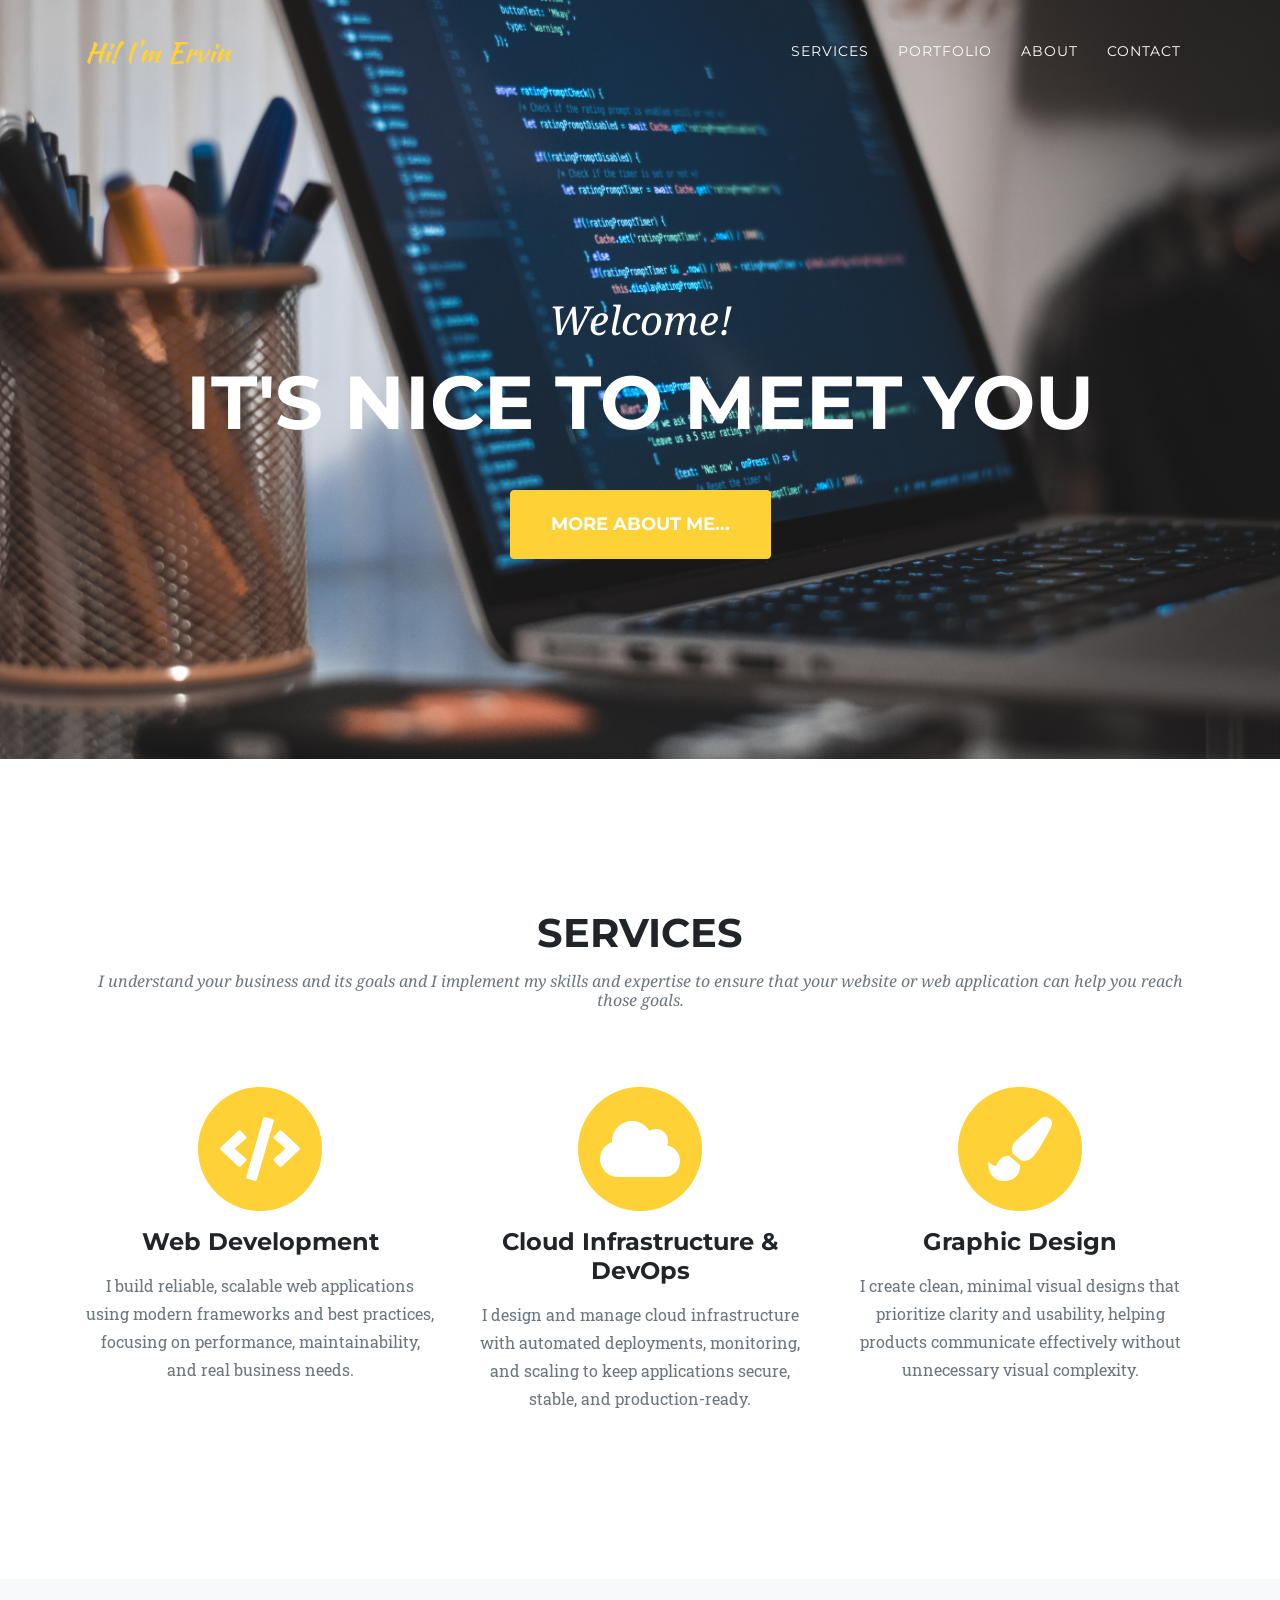
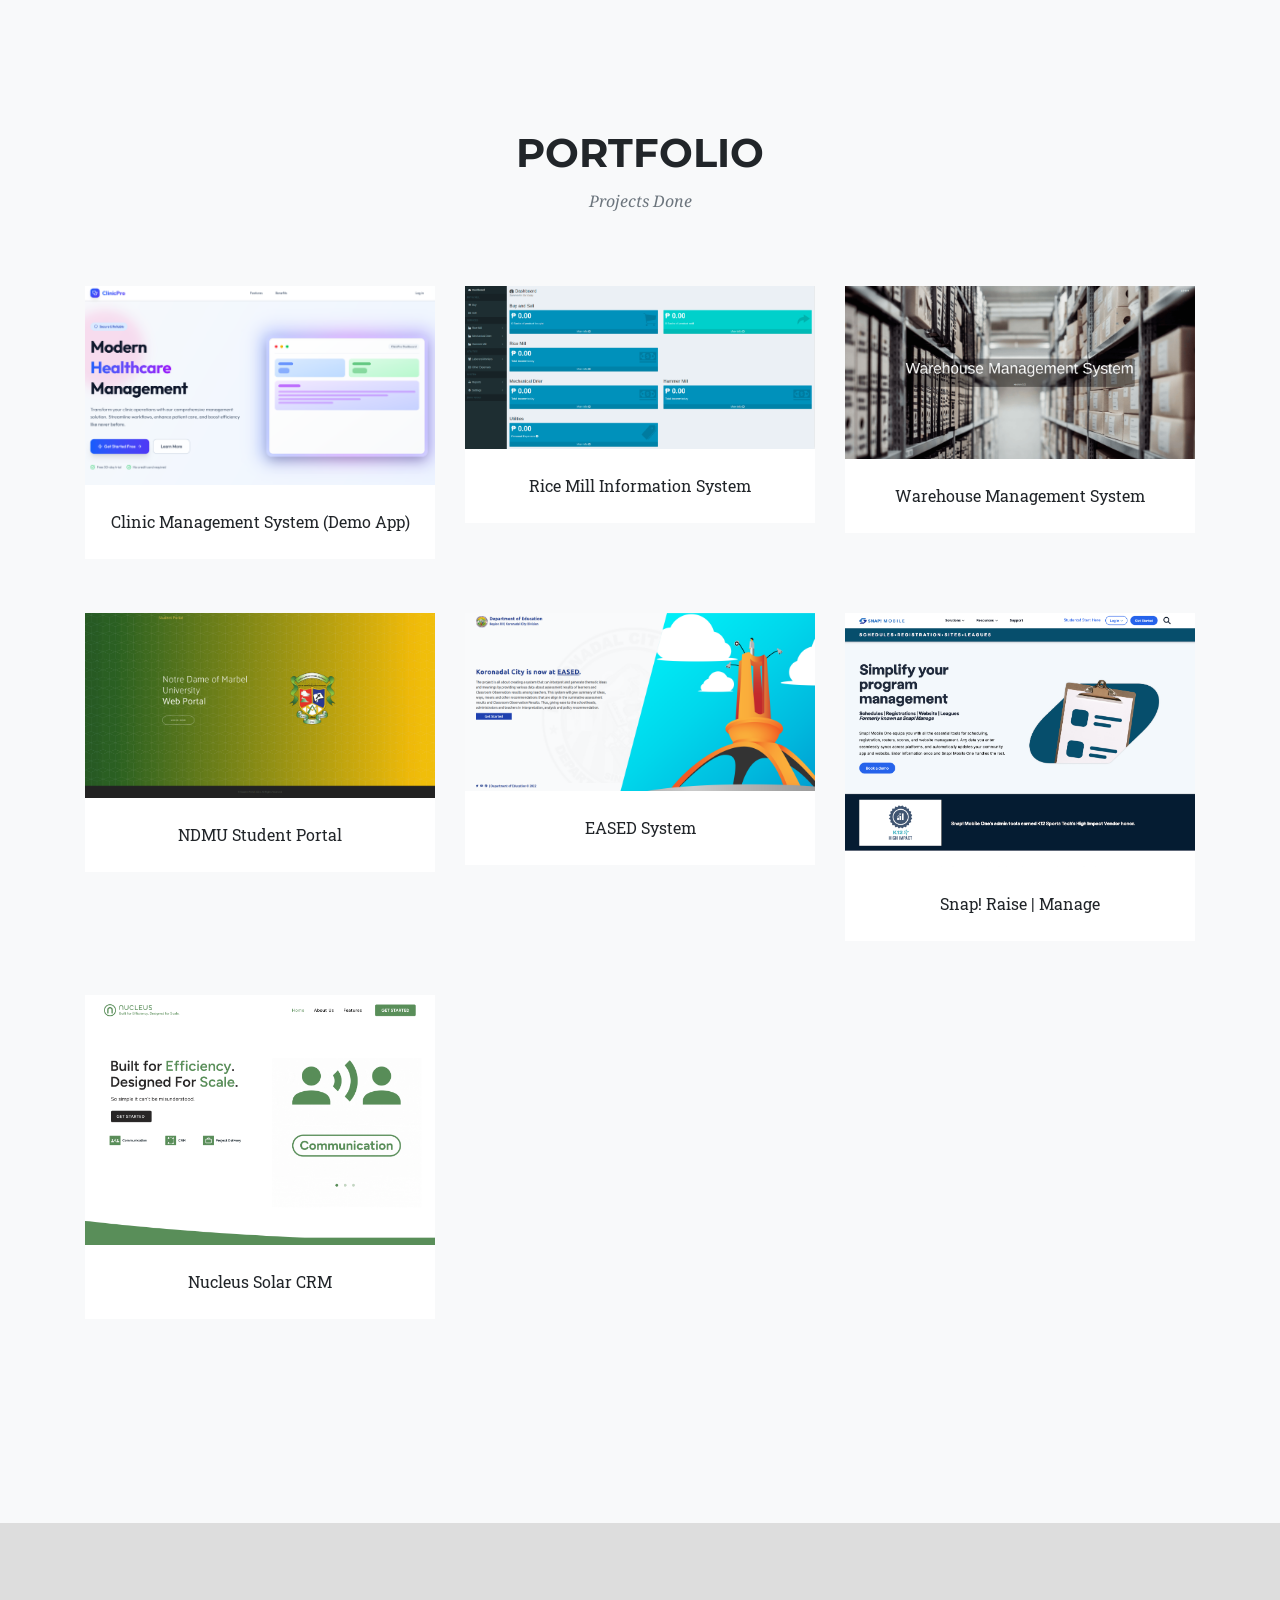
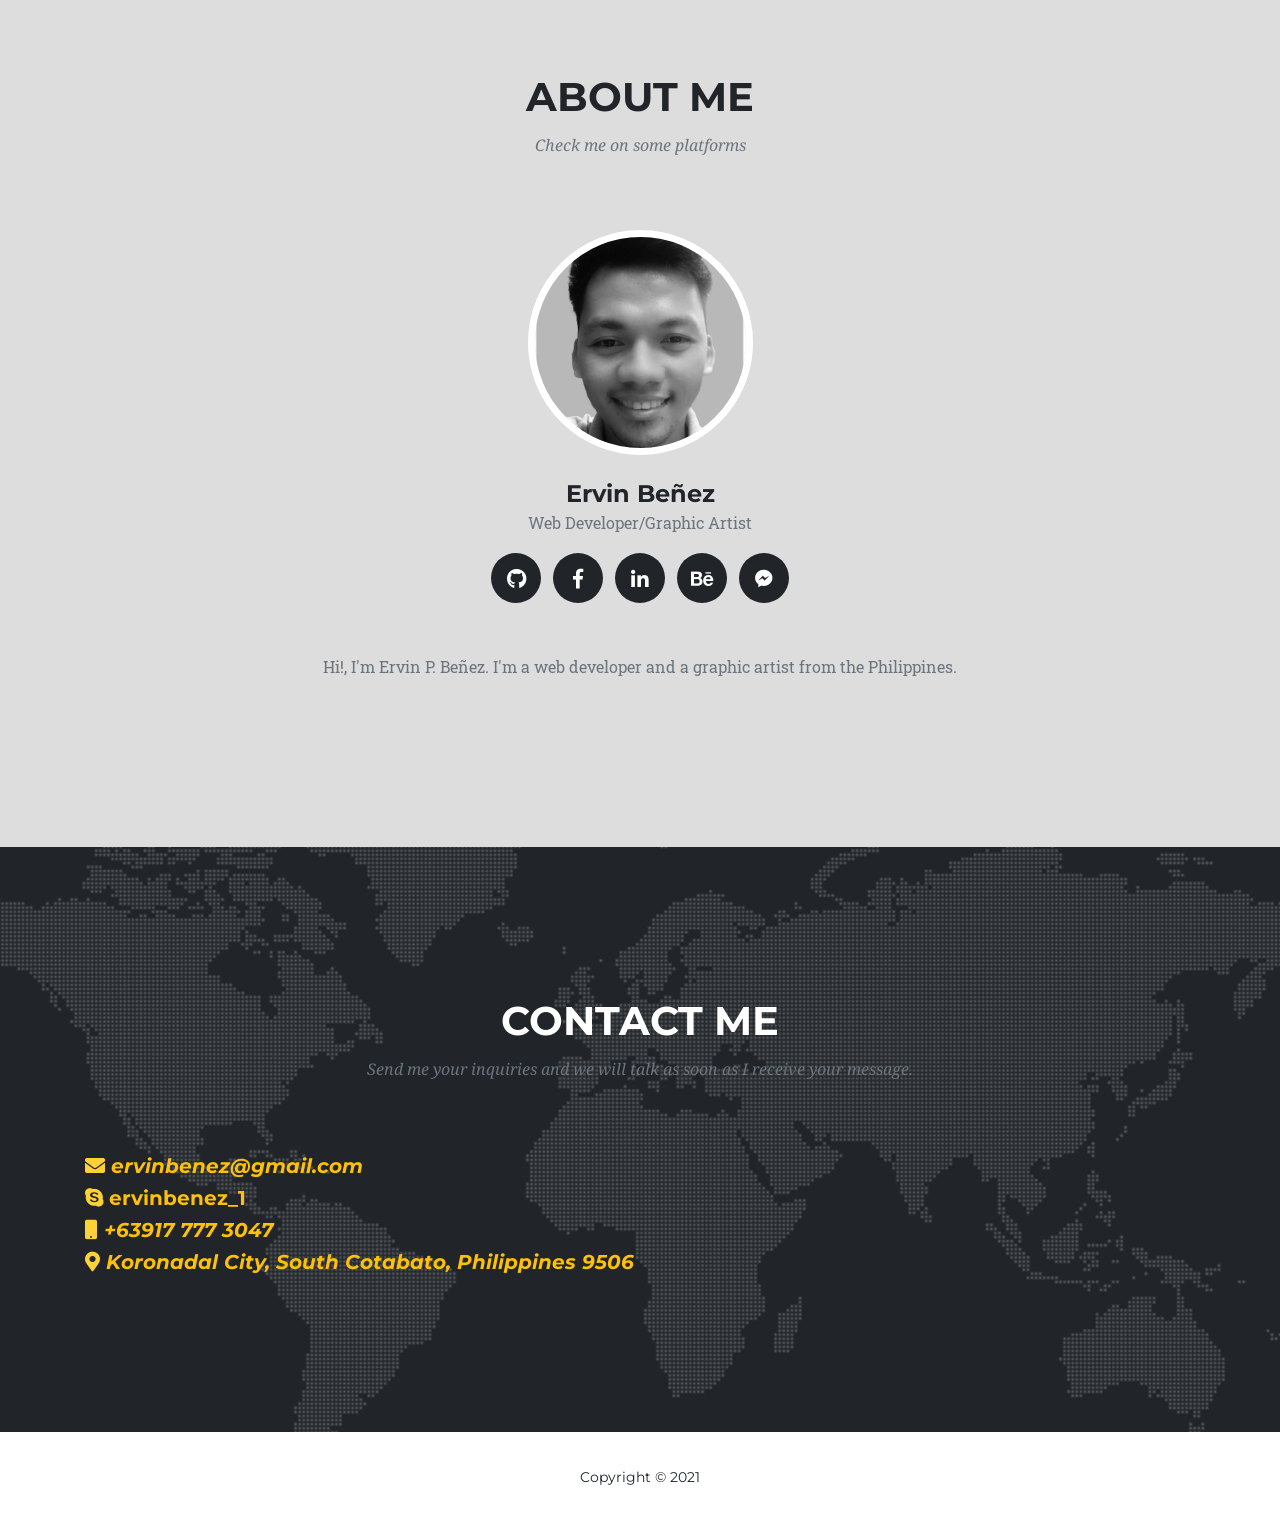
==== index.html @ ef489d2d "add Clinic Management System portfolio item with image and demo credentials" ====
<!DOCTYPE html>
<html lang="en">

<head>
	<!-- Global site tag (gtag.js) - Google Analytics -->
	<script async src="https://www.googletagmanager.com/gtag/js?id=UA-115878304-7"></script>
	<script>
		window.dataLayer = window.dataLayer || [];
		function gtag() { dataLayer.push(arguments); }
		gtag('js', new Date());

		gtag('config', 'UA-115878304-7');
	</script>

	<script async src="//pagead2.googlesyndication.com/pagead/js/adsbygoogle.js"></script>
	<script>
		(adsbygoogle = window.adsbygoogle || []).push({
			google_ad_client: "ca-pub-2089718826743572",
			enable_page_level_ads: true
		});
	</script>

	<meta charset="utf-8">
	<meta name="viewport" content="width=device-width, initial-scale=1, shrink-to-fit=no">
	<meta name="description" content="">
	<meta name="author" content="">

	<title>Ervin Beñez | Online Portfolio</title>

	<!-- Bootstrap core CSS -->
	<link href="vendor/bootstrap/css/bootstrap.min.css" rel="stylesheet">

	<!-- Custom fonts for this template -->
	<link href="vendor/fontawesome-free/css/all.min.css" rel="stylesheet" type="text/css">
	<link href="https://fonts.googleapis.com/css?family=Montserrat:400,700" rel="stylesheet" type="text/css">
	<link href='https://fonts.googleapis.com/css?family=Kaushan+Script' rel='stylesheet' type='text/css'>
	<link href='https://fonts.googleapis.com/css?family=Droid+Serif:400,700,400italic,700italic' rel='stylesheet'
		type='text/css'>
	<link href='https://fonts.googleapis.com/css?family=Roboto+Slab:400,100,300,700' rel='stylesheet' type='text/css'>

	<!-- Custom styles for this template -->
	<link href="css/agency.min.css" rel="stylesheet">

</head>

<body id="page-top">

	<!-- Navigation -->
	<nav class="navbar navbar-expand-lg navbar-dark fixed-top" id="mainNav">
		<div class="container">
			<a class="navbar-brand js-scroll-trigger" href="#page-top">Hi! I'm Ervin</a>
			<button class="navbar-toggler navbar-toggler-right" type="button" data-toggle="collapse"
				data-target="#navbarResponsive" aria-controls="navbarResponsive" aria-expanded="false"
				aria-label="Toggle navigation">
				Menu
				<i class="fas fa-bars"></i>
			</button>
			<div class="collapse navbar-collapse" id="navbarResponsive">
				<ul class="navbar-nav text-uppercase ml-auto">
					<li class="nav-item">
						<a class="nav-link js-scroll-trigger" href="#services">Services</a>
					</li>
					<li class="nav-item">
						<a class="nav-link js-scroll-trigger" href="#portfolio">Portfolio</a>
					</li>
					<li class="nav-item">
						<a class="nav-link js-scroll-trigger" href="#team">About</a>
					</li>
					<li class="nav-item">
						<a class="nav-link js-scroll-trigger" href="#contact">Contact</a>
					</li>
				</ul>
			</div>
		</div>
	</nav>

	<!-- Header -->
	<header class="masthead">
		<div class="container">
			<div class="intro-text">
				<div class="intro-lead-in">Welcome!</div>
				<div class="intro-heading text-uppercase">It's Nice To Meet You</div>
				<a class="btn btn-primary btn-xl text-uppercase js-scroll-trigger" href="#services">More About Me...</a>
			</div>
		</div>
	</header>

	<!-- Services -->
	<section id="services">
		<div class="container">
			<div class="row">
				<div class="col-lg-12 text-center">
					<h2 class="section-heading text-uppercase">Services</h2>
					<h3 class="section-subheading text-muted">I understand your business and its goals and I implement
						my skills and expertise to ensure that your website or web application can help you reach those
						goals.</h3>
				</div>
			</div>
			<div class="row text-center">
				<div class="col-md-4">
					<span class="fa-stack fa-4x">
						<i class="fas fa-circle fa-stack-2x text-primary"></i>
						<i class="fas fa-code fa-stack-1x fa-inverse"></i>
					</span>
					<h4 class="service-heading">Web Development</h4>
					<p class="text-muted">I build reliable, scalable web applications using modern frameworks and best
						practices, focusing on performance, maintainability, and real business needs.</p>
				</div>
				<div class="col-md-4">
					<span class="fa-stack fa-4x">
						<i class="fas fa-circle fa-stack-2x text-primary"></i>
						<i class="fas fa-cloud fa-stack-1x fa-inverse"></i>
					</span>
					<h4 class="service-heading">Cloud Infrastructure & DevOps</h4>
					<p class="text-muted">I design and manage cloud infrastructure with automated deployments,
						monitoring, and scaling to keep applications secure, stable, and production-ready.</p>
				</div>
				<div class="col-md-4">
					<span class="fa-stack fa-4x">
						<i class="fas fa-circle fa-stack-2x text-primary"></i>
						<i class="fas fa-paint-brush fa-stack-1x fa-inverse"></i>
					</span>
					<h4 class="service-heading">Graphic Design</h4>
					<p class="text-muted">I create clean, minimal visual designs that prioritize clarity and usability,
						helping products communicate effectively without unnecessary visual complexity.</p>
				</div>
			</div>
		</div>
	</section>

	<section class="page-section bg-light" id="portfolio">
		<div class="container">
			<div class="text-center">
				<h2 class="section-heading text-uppercase">Portfolio</h2>
				<h3 class="section-subheading text-muted">Projects Done</h3>
			</div>
			<div class="row">
				<div class="col-lg-4 col-sm-6 mb-4">
					<div class="portfolio-item">
						<a class="portfolio-link" data-toggle="modal" data-target="#portfolioModal"
							data-img-src="img/portfolio/clinic_pro.png" data-title="Clinic Management System (Demo App)"
							data-demo-link="https://cms-react-main.laravel.cloud/" data-username="admin@email.com"
							data-password="password">
							<img class="img-fluid" src="img/portfolio/clinic_pro.png" alt="RMIS" />
						</a>
						<div class="portfolio-caption">
							<div class="portfolio-caption-heading">Clinic Management System (Demo App)</div>
							<!-- <div class="portfolio-caption-subheading text-muted">Click for demo</div> -->
						</div>
					</div>
				</div>
				<div class="col-lg-4 col-sm-6 mb-4">
					<div class="portfolio-item">
						<a class="portfolio-link" data-toggle="modal" data-target="#portfolioModal"
							data-img-src="img/portfolio/rmis.jpg" data-title="Rice Mill Information System">
							<img class="img-fluid" src="img/portfolio/rmis.jpg" alt="RMIS" />
						</a>
						<div class="portfolio-caption">
							<div class="portfolio-caption-heading">Rice Mill Information System</div>
							<!-- <div class="portfolio-caption-subheading text-muted">Click for demo</div> -->
						</div>
					</div>
				</div>
				<div class="col-lg-4 col-sm-6 mb-4">
					<div class="portfolio-item">
						<a class="portfolio-link" data-toggle="modal" data-target="#portfolioModal"
							data-img-src="img/portfolio/wms.png" data-title="Warehouse Management System">
							<img class="img-fluid" src="img/portfolio/wms.png" alt="WMS" />
						</a>
						<div class="portfolio-caption">
							<div class="portfolio-caption-heading">Warehouse Management System</div>
							<!-- <div class="portfolio-caption-subheading text-muted">Click for demo</div> -->
						</div>
					</div>
				</div>
				<div class="col-lg-4 col-sm-6 mb-4">
					<div class="portfolio-item">
						<a class="portfolio-link" data-toggle="modal" data-target="#portfolioModal"
							data-img-src="img/portfolio/sp.png" data-title="NDMU Student Portal">
							<img class="img-fluid" src="img/portfolio/sp.png" alt="SP" />
						</a>
						<div class="portfolio-caption">
							<div class="portfolio-caption-heading">NDMU Student Portal</div>
							<!-- <div class="portfolio-caption-subheading text-muted">Demo not available</div> -->
						</div>
					</div>
				</div>
				<div class="col-lg-4 col-sm-6 mb-4">
					<div class="portfolio-item">
						<a class="portfolio-link" data-toggle="modal" data-target="#portfolioModal"
							data-img-src="img/portfolio/eased.png" data-title="EASED System">
							<img class="img-fluid" src="img/portfolio/eased.png" alt="SP" />
						</a>
						<div class="portfolio-caption">
							<div class="portfolio-caption-heading">EASED System</div>
							<!-- <div class="portfolio-caption-subheading text-muted">Click image to view project</div> -->
						</div>
					</div>
				</div>
				<div class="col-lg-4 col-sm-6 mb-4">
					<div class="portfolio-item">
						<a class="portfolio-link" data-toggle="modal" data-target="#portfolioModal"
							data-img-src="img/portfolio/snap-raise-manage.png" data-title="Snap! Raise | Manage">
							<img class="img-fluid" src="img/portfolio/snap-raise-manage.png" alt="SP" />
						</a>
						<div class="portfolio-caption">
							<div class="portfolio-caption-heading">Snap! Raise | Manage</div>
							<!-- <div class="portfolio-caption-subheading text-muted">Click image to view project</div> -->
						</div>
					</div>
				</div>
				<div class="col-lg-4 col-sm-6 mb-4">
					<div class="portfolio-item">
						<a class="portfolio-link" data-toggle="modal" data-target="#portfolioModal"
							data-img-src="img/portfolio/nucleus-solar-home.png" data-title="Nucleus Solar CRM">
							<img class="img-fluid" src="img/portfolio/nucleus-solar-home.png" alt="SP" />
						</a>
						<div class="portfolio-caption">
							<div class="portfolio-caption-heading">Nucleus Solar CRM</div>
							<!-- <div class="portfolio-caption-subheading text-muted">Click image to view project</div> -->
						</div>
					</div>
				</div>
			</div>
		</div>
	</section>

	<!-- Portfolio Modal -->
	<div class="modal fade" id="portfolioModal" tabindex="-1" role="dialog" aria-hidden="true">
		<div class="modal-dialog modal-lg" role="document">
			<div class="modal-content">
				<div class="modal-header">
					<h5 class="modal-title" id="portfolioModalTitle"></h5>
					<button type="button" class="close" data-dismiss="modal" aria-label="Close">
						<span aria-hidden="true">&times;</span>
					</button>
				</div>
				<div class="modal-body text-center">
					<img class="img-fluid" id="portfolioModalImage" src="" alt="" />
					<p class="mt-3" id="portfolioModalLink"></p>
				</div>
			</div>
		</div>
	</div>

	<!-- Team -->
	<section class="" style="background-color: #ddd;" id="team">
		<div class="container">
			<div class="row">
				<div class="col-lg-12 text-center">
					<h2 class="section-heading text-uppercase">About Me</h2>
					<h3 class="section-subheading text-muted">Check me on some platforms</h3>
				</div>
			</div>
			<div class="row">
				<div class="col-sm-12">
					<div class="team-member">
						<img class="mx-auto img-fluid rounded-circle" src="img/ervin.jpg" alt=""
							style="max-width: 100%;">
						<h4>Ervin Beñez</h4>
						<p class="text-muted">Web Developer/Graphic Artist</p>
						<ul class="list-inline social-buttons">
							<li class="list-inline-item">
								<a href="https://github.com/thegreyhatt" target="_blank">
									<i class="fab fa-github"></i>
								</a>
							</li>
							<li class="list-inline-item">
								<a href="https://www.facebook.com/ervin.benez" target="_blank">
									<i class="fab fa-facebook-f"></i>
								</a>
							</li>
							<li class="list-inline-item">
								<a href="https://www.linkedin.com/in/ervin-be%C3%B1ez-b2394410a" target="_blank">
									<i class="fab fa-linkedin-in"></i>
								</a>
							</li>
							<li class="list-inline-item">
								<a href="https://www.behance.net/ervin_benez" target="_blank">
									<i class="fab fa-behance"></i>
								</a>
							</li>
							<li class="list-inline-item">
								<a href="https://m.me/ervinbenez" target="_blank">
									<i class="fab fa-facebook-messenger"></i>
								</a>
							</li>
						</ul>
					</div>
				</div>
			</div>
			<div class="row">
				<div class="col-lg-8 mx-auto text-center">
					<p class="large text-muted">Hi!, I'm Ervin P. Beñez. I'm a web developer and a graphic artist from
						the Philippines.</p>
				</div>
			</div>
		</div>
	</section>

	<!-- Contact -->
	<section id="contact">
		<div class="container">
			<div class="row">
				<div class="col-lg-12 text-center">
					<h2 class="section-heading text-uppercase">Contact Me</h2>
					<h3 class="section-subheading text-muted">Send me your inquiries and we will talk as soon as I
						receive your message.</h3>
				</div>
			</div>
			<div class="row">
				<div class="col-md-8">
					<h5 class="text-primary"> <i class="fa fa-envelope"></i> <i
							class="text-warning">ervinbenez@gmail.com</i> </h5>
					<h5 class="text-primary"> <i class="fab fa-skype"></i> <span
							class="text-warning">ervinbenez_1</span> </h5>
					<h5 class="text-primary"> <i class="fa fa-mobile"></i> <i class="text-warning">+63917 777 3047</i>
					</h5>
					<h5 class="text-primary"> <i class="fa fa-map-marker-alt"></i> <i class="text-warning"> Koronadal
							City, South Cotabato, Philippines 9506 </i> </h5>
				</div>
			</div>
		</div>
	</section>

	<!-- Footer -->
	<footer>
		<div class="container">
			<div class="row">
				<div class="col-md-4">
				</div>
				<div class="col-md-4">
					<span class="copyright">Copyright &copy; 2021 </span>
				</div>
				<div class="col-md-4">
				</div>
			</div>
		</div>
	</footer>

	<!-- Bootstrap core JavaScript -->
	<script src="vendor/jquery/jquery.min.js"></script>
	<script src="vendor/bootstrap/js/bootstrap.bundle.min.js"></script>

	<!-- Plugin JavaScript -->
	<script src="vendor/jquery-easing/jquery.easing.min.js"></script>

	<!-- Contact form JavaScript -->
	<script src="js/jqBootstrapValidation.js"></script>
	<script src="js/contact_me.js"></script>

	<!-- Custom scripts for this template -->
	<script src="js/agency.min.js"></script>

	<!-- Portfolio Modal Script -->
	<script>
		$(document).ready(function () {
			$('.portfolio-link').on('click', function () {
				var imgSrc = $(this).data('img-src');
				var title = $(this).data('title');
				var demoLink = $(this).data('demo-link');
				var username = $(this).data('username');
				var password = $(this).data('password');

				$('#portfolioModalTitle').text(title);
				$('#portfolioModalImage').attr('src', imgSrc).attr('alt', title);

				if (demoLink) {
					$('#portfolioModalLink').html('<a href="' + demoLink + '" target="_blank">View Live Demo</a> <p>Credentials <br/> username: ' + username + ' <br/> password: ' + password + '</p>');
				} else {
					$('#portfolioModalLink').html('');
				}
			});
		});
	</script>

</body>

</html>
---- vendor/fontawesome-free/css/all.min.css ----
/*!
 * Font Awesome Free 5.3.1 by @fontawesome - https://fontawesome.com
 * License - https://fontawesome.com/license/free (Icons: CC BY 4.0, Fonts: SIL OFL 1.1, Code: MIT License)
 */
.fa,.fab,.fal,.far,.fas{-moz-osx-font-smoothing:grayscale;-webkit-font-smoothing:antialiased;display:inline-block;font-style:normal;font-variant:normal;text-rendering:auto;line-height:1}.fa-lg{font-size:1.33333em;line-height:.75em;vertical-align:-.0667em}.fa-xs{font-size:.75em}.fa-sm{font-size:.875em}.fa-1x{font-size:1em}.fa-2x{font-size:2em}.fa-3x{font-size:3em}.fa-4x{font-size:4em}.fa-5x{font-size:5em}.fa-6x{font-size:6em}.fa-7x{font-size:7em}.fa-8x{font-size:8em}.fa-9x{font-size:9em}.fa-10x{font-size:10em}.fa-fw{text-align:center;width:1.25em}.fa-ul{list-style-type:none;margin-left:2.5em;padding-left:0}.fa-ul>li{position:relative}.fa-li{left:-2em;position:absolute;text-align:center;width:2em;line-height:inherit}.fa-border{border:.08em solid #eee;border-radius:.1em;padding:.2em .25em .15em}.fa-pull-left{float:left}.fa-pull-right{float:right}.fa.fa-pull-left,.fab.fa-pull-left,.fal.fa-pull-left,.far.fa-pull-left,.fas.fa-pull-left{margin-right:.3em}.fa.fa-pull-right,.fab.fa-pull-right,.fal.fa-pull-right,.far.fa-pull-right,.fas.fa-pull-right{margin-left:.3em}.fa-spin{animation:fa-spin 2s infinite linear}.fa-pulse{animation:fa-spin 1s infinite steps(8)}@keyframes fa-spin{0%{transform:rotate(0deg)}to{transform:rotate(1turn)}}.fa-rotate-90{-ms-filter:"progid:DXImageTransform.Microsoft.BasicImage(rotation=1)";transform:rotate(90deg)}.fa-rotate-180{-ms-filter:"progid:DXImageTransform.Microsoft.BasicImage(rotation=2)";transform:rotate(180deg)}.fa-rotate-270{-ms-filter:"progid:DXImageTransform.Microsoft.BasicImage(rotation=3)";transform:rotate(270deg)}.fa-flip-horizontal{-ms-filter:"progid:DXImageTransform.Microsoft.BasicImage(rotation=0, mirror=1)";transform:scaleX(-1)}.fa-flip-vertical{transform:scaleY(-1)}.fa-flip-horizontal.fa-flip-vertical,.fa-flip-vertical{-ms-filter:"progid:DXImageTransform.Microsoft.BasicImage(rotation=2, mirror=1)"}.fa-flip-horizontal.fa-flip-vertical{transform:scale(-1)}:root .fa-flip-horizontal,:root .fa-flip-vertical,:root .fa-rotate-90,:root .fa-rotate-180,:root .fa-rotate-270{-webkit-filter:none;filter:none}.fa-stack{display:inline-block;height:2em;line-height:2em;position:relative;vertical-align:middle;width:2em}.fa-stack-1x,.fa-stack-2x{left:0;position:absolute;text-align:center;width:100%}.fa-stack-1x{line-height:inherit}.fa-stack-2x{font-size:2em}.fa-inverse{color:#fff}.fa-500px:before{content:"\f26e"}.fa-accessible-icon:before{content:"\f368"}.fa-accusoft:before{content:"\f369"}.fa-ad:before{content:"\f641"}.fa-address-book:before{content:"\f2b9"}.fa-address-card:before{content:"\f2bb"}.fa-adjust:before{content:"\f042"}.fa-adn:before{content:"\f170"}.fa-adversal:before{content:"\f36a"}.fa-affiliatetheme:before{content:"\f36b"}.fa-air-freshener:before{content:"\f5d0"}.fa-algolia:before{content:"\f36c"}.fa-align-center:before{content:"\f037"}.fa-align-justify:before{content:"\f039"}.fa-align-left:before{content:"\f036"}.fa-align-right:before{content:"\f038"}.fa-alipay:before{content:"\f642"}.fa-allergies:before{content:"\f461"}.fa-amazon:before{content:"\f270"}.fa-amazon-pay:before{content:"\f42c"}.fa-ambulance:before{content:"\f0f9"}.fa-american-sign-language-interpreting:before{content:"\f2a3"}.fa-amilia:before{content:"\f36d"}.fa-anchor:before{content:"\f13d"}.fa-android:before{content:"\f17b"}.fa-angellist:before{content:"\f209"}.fa-angle-double-down:before{content:"\f103"}.fa-angle-double-left:before{content:"\f100"}.fa-angle-double-right:before{content:"\f101"}.fa-angle-double-up:before{content:"\f102"}.fa-angle-down:before{content:"\f107"}.fa-angle-left:before{content:"\f104"}.fa-angle-right:before{content:"\f105"}.fa-angle-up:before{content:"\f106"}.fa-angry:before{content:"\f556"}.fa-angrycreative:before{content:"\f36e"}.fa-angular:before{content:"\f420"}.fa-ankh:before{content:"\f644"}.fa-app-store:before{content:"\f36f"}.fa-app-store-ios:before{content:"\f370"}.fa-apper:before{content:"\f371"}.fa-apple:before{content:"\f179"}.fa-apple-alt:before{content:"\f5d1"}.fa-apple-pay:before{content:"\f415"}.fa-archive:before{content:"\f187"}.fa-archway:before{content:"\f557"}.fa-arrow-alt-circle-down:before{content:"\f358"}.fa-arrow-alt-circle-left:before{content:"\f359"}.fa-arrow-alt-circle-right:before{content:"\f35a"}.fa-arrow-alt-circle-up:before{content:"\f35b"}.fa-arrow-circle-down:before{content:"\f0ab"}.fa-arrow-circle-left:before{content:"\f0a8"}.fa-arrow-circle-right:before{content:"\f0a9"}.fa-arrow-circle-up:before{content:"\f0aa"}.fa-arrow-down:before{content:"\f063"}.fa-arrow-left:before{content:"\f060"}.fa-arrow-right:before{content:"\f061"}.fa-arrow-up:before{content:"\f062"}.fa-arrows-alt:before{content:"\f0b2"}.fa-arrows-alt-h:before{content:"\f337"}.fa-arrows-alt-v:before{content:"\f338"}.fa-assistive-listening-systems:before{content:"\f2a2"}.fa-asterisk:before{content:"\f069"}.fa-asymmetrik:before{content:"\f372"}.fa-at:before{content:"\f1fa"}.fa-atlas:before{content:"\f558"}.fa-atom:before{content:"\f5d2"}.fa-audible:before{content:"\f373"}.fa-audio-description:before{content:"\f29e"}.fa-autoprefixer:before{content:"\f41c"}.fa-avianex:before{content:"\f374"}.fa-aviato:before{content:"\f421"}.fa-award:before{content:"\f559"}.fa-aws:before{content:"\f375"}.fa-backspace:before{content:"\f55a"}.fa-backward:before{content:"\f04a"}.fa-balance-scale:before{content:"\f24e"}.fa-ban:before{content:"\f05e"}.fa-band-aid:before{content:"\f462"}.fa-bandcamp:before{content:"\f2d5"}.fa-barcode:before{content:"\f02a"}.fa-bars:before{content:"\f0c9"}.fa-baseball-ball:before{content:"\f433"}.fa-basketball-ball:before{content:"\f434"}.fa-bath:before{content:"\f2cd"}.fa-battery-empty:before{content:"\f244"}.fa-battery-full:before{content:"\f240"}.fa-battery-half:before{content:"\f242"}.fa-battery-quarter:before{content:"\f243"}.fa-battery-three-quarters:before{content:"\f241"}.fa-bed:before{content:"\f236"}.fa-beer:before{content:"\f0fc"}.fa-behance:before{content:"\f1b4"}.fa-behance-square:before{content:"\f1b5"}.fa-bell:before{content:"\f0f3"}.fa-bell-slash:before{content:"\f1f6"}.fa-bezier-curve:before{content:"\f55b"}.fa-bible:before{content:"\f647"}.fa-bicycle:before{content:"\f206"}.fa-bimobject:before{content:"\f378"}.fa-binoculars:before{content:"\f1e5"}.fa-birthday-cake:before{content:"\f1fd"}.fa-bitbucket:before{content:"\f171"}.fa-bitcoin:before{content:"\f379"}.fa-bity:before{content:"\f37a"}.fa-black-tie:before{content:"\f27e"}.fa-blackberry:before{content:"\f37b"}.fa-blender:before{content:"\f517"}.fa-blind:before{content:"\f29d"}.fa-blogger:before{content:"\f37c"}.fa-blogger-b:before{content:"\f37d"}.fa-bluetooth:before{content:"\f293"}.fa-bluetooth-b:before{content:"\f294"}.fa-bold:before{content:"\f032"}.fa-bolt:before{content:"\f0e7"}.fa-bomb:before{content:"\f1e2"}.fa-bone:before{content:"\f5d7"}.fa-bong:before{content:"\f55c"}.fa-book:before{content:"\f02d"}.fa-book-open:before{content:"\f518"}.fa-book-reader:before{content:"\f5da"}.fa-bookmark:before{content:"\f02e"}.fa-bowling-ball:before{content:"\f436"}.fa-box:before{content:"\f466"}.fa-box-open:before{content:"\f49e"}.fa-boxes:before{content:"\f468"}.fa-braille:before{content:"\f2a1"}.fa-brain:before{content:"\f5dc"}.fa-briefcase:before{content:"\f0b1"}.fa-briefcase-medical:before{content:"\f469"}.fa-broadcast-tower:before{content:"\f519"}.fa-broom:before{content:"\f51a"}.fa-brush:before{content:"\f55d"}.fa-btc:before{content:"\f15a"}.fa-bug:before{content:"\f188"}.fa-building:before{content:"\f1ad"}.fa-bullhorn:before{content:"\f0a1"}.fa-bullseye:before{content:"\f140"}.fa-burn:before{content:"\f46a"}.fa-buromobelexperte:before{content:"\f37f"}.fa-bus:before{content:"\f207"}.fa-bus-alt:before{content:"\f55e"}.fa-business-time:before{content:"\f64a"}.fa-buysellads:before{content:"\f20d"}.fa-calculator:before{content:"\f1ec"}.fa-calendar:before{content:"\f133"}.fa-calendar-alt:before{content:"\f073"}.fa-calendar-check:before{content:"\f274"}.fa-calendar-minus:before{content:"\f272"}.fa-calendar-plus:before{content:"\f271"}.fa-calendar-times:before{content:"\f273"}.fa-camera:before{content:"\f030"}.fa-camera-retro:before{content:"\f083"}.fa-cannabis:before{content:"\f55f"}.fa-capsules:before{content:"\f46b"}.fa-car:before{content:"\f1b9"}.fa-car-alt:before{content:"\f5de"}.fa-car-battery:before{content:"\f5df"}.fa-car-crash:before{content:"\f5e1"}.fa-car-side:before{content:"\f5e4"}.fa-caret-down:before{content:"\f0d7"}.fa-caret-left:before{content:"\f0d9"}.fa-caret-right:before{content:"\f0da"}.fa-caret-square-down:before{content:"\f150"}.fa-caret-square-left:before{content:"\f191"}.fa-caret-square-right:before{content:"\f152"}.fa-caret-square-up:before{content:"\f151"}.fa-caret-up:before{content:"\f0d8"}.fa-cart-arrow-down:before{content:"\f218"}.fa-cart-plus:before{content:"\f217"}.fa-cc-amazon-pay:before{content:"\f42d"}.fa-cc-amex:before{content:"\f1f3"}.fa-cc-apple-pay:before{content:"\f416"}.fa-cc-diners-club:before{content:"\f24c"}.fa-cc-discover:before{content:"\f1f2"}.fa-cc-jcb:before{content:"\f24b"}.fa-cc-mastercard:before{content:"\f1f1"}.fa-cc-paypal:before{content:"\f1f4"}.fa-cc-stripe:before{content:"\f1f5"}.fa-cc-visa:before{content:"\f1f0"}.fa-centercode:before{content:"\f380"}.fa-certificate:before{content:"\f0a3"}.fa-chalkboard:before{content:"\f51b"}.fa-chalkboard-teacher:before{content:"\f51c"}.fa-charging-station:before{content:"\f5e7"}.fa-chart-area:before{content:"\f1fe"}.fa-chart-bar:before{content:"\f080"}.fa-chart-line:before{content:"\f201"}.fa-chart-pie:before{content:"\f200"}.fa-check:before{content:"\f00c"}.fa-check-circle:before{content:"\f058"}.fa-check-double:before{content:"\f560"}.fa-check-square:before{content:"\f14a"}.fa-chess:before{content:"\f439"}.fa-chess-bishop:before{content:"\f43a"}.fa-chess-board:before{content:"\f43c"}.fa-chess-king:before{content:"\f43f"}.fa-chess-knight:before{content:"\f441"}.fa-chess-pawn:before{content:"\f443"}.fa-chess-queen:before{content:"\f445"}.fa-chess-rook:before{content:"\f447"}.fa-chevron-circle-down:before{content:"\f13a"}.fa-chevron-circle-left:before{content:"\f137"}.fa-chevron-circle-right:before{content:"\f138"}.fa-chevron-circle-up:before{content:"\f139"}.fa-chevron-down:before{content:"\f078"}.fa-chevron-left:before{content:"\f053"}.fa-chevron-right:before{content:"\f054"}.fa-chevron-up:before{content:"\f077"}.fa-child:before{content:"\f1ae"}.fa-chrome:before{content:"\f268"}.fa-church:before{content:"\f51d"}.fa-circle:before{content:"\f111"}.fa-circle-notch:before{content:"\f1ce"}.fa-city:before{content:"\f64f"}.fa-clipboard:before{content:"\f328"}.fa-clipboard-check:before{content:"\f46c"}.fa-clipboard-list:before{content:"\f46d"}.fa-clock:before{content:"\f017"}.fa-clone:before{content:"\f24d"}.fa-closed-captioning:before{content:"\f20a"}.fa-cloud:before{content:"\f0c2"}.fa-cloud-download-alt:before{content:"\f381"}.fa-cloud-upload-alt:before{content:"\f382"}.fa-cloudscale:before{content:"\f383"}.fa-cloudsmith:before{content:"\f384"}.fa-cloudversify:before{content:"\f385"}.fa-cocktail:before{content:"\f561"}.fa-code:before{content:"\f121"}.fa-code-branch:before{content:"\f126"}.fa-codepen:before{content:"\f1cb"}.fa-codiepie:before{content:"\f284"}.fa-coffee:before{content:"\f0f4"}.fa-cog:before{content:"\f013"}.fa-cogs:before{content:"\f085"}.fa-coins:before{content:"\f51e"}.fa-columns:before{content:"\f0db"}.fa-comment:before{content:"\f075"}.fa-comment-alt:before{content:"\f27a"}.fa-comment-dollar:before{content:"\f651"}.fa-comment-dots:before{content:"\f4ad"}.fa-comment-slash:before{content:"\f4b3"}.fa-comments:before{content:"\f086"}.fa-comments-dollar:before{content:"\f653"}.fa-compact-disc:before{content:"\f51f"}.fa-compass:before{content:"\f14e"}.fa-compress:before{content:"\f066"}.fa-concierge-bell:before{content:"\f562"}.fa-connectdevelop:before{content:"\f20e"}.fa-contao:before{content:"\f26d"}.fa-cookie:before{content:"\f563"}.fa-cookie-bite:before{content:"\f564"}.fa-copy:before{content:"\f0c5"}.fa-copyright:before{content:"\f1f9"}.fa-couch:before{content:"\f4b8"}.fa-cpanel:before{content:"\f388"}.fa-creative-commons:before{content:"\f25e"}.fa-creative-commons-by:before{content:"\f4e7"}.fa-creative-commons-nc:before{content:"\f4e8"}.fa-creative-commons-nc-eu:before{content:"\f4e9"}.fa-creative-commons-nc-jp:before{content:"\f4ea"}.fa-creative-commons-nd:before{content:"\f4eb"}.fa-creative-commons-pd:before{content:"\f4ec"}.fa-creative-commons-pd-alt:before{content:"\f4ed"}.fa-creative-commons-remix:before{content:"\f4ee"}.fa-creative-commons-sa:before{content:"\f4ef"}.fa-creative-commons-sampling:before{content:"\f4f0"}.fa-creative-commons-sampling-plus:before{content:"\f4f1"}.fa-creative-commons-share:before{content:"\f4f2"}.fa-credit-card:before{content:"\f09d"}.fa-crop:before{content:"\f125"}.fa-crop-alt:before{content:"\f565"}.fa-cross:before{content:"\f654"}.fa-crosshairs:before{content:"\f05b"}.fa-crow:before{content:"\f520"}.fa-crown:before{content:"\f521"}.fa-css3:before{content:"\f13c"}.fa-css3-alt:before{content:"\f38b"}.fa-cube:before{content:"\f1b2"}.fa-cubes:before{content:"\f1b3"}.fa-cut:before{content:"\f0c4"}.fa-cuttlefish:before{content:"\f38c"}.fa-d-and-d:before{content:"\f38d"}.fa-dashcube:before{content:"\f210"}.fa-database:before{content:"\f1c0"}.fa-deaf:before{content:"\f2a4"}.fa-delicious:before{content:"\f1a5"}.fa-deploydog:before{content:"\f38e"}.fa-deskpro:before{content:"\f38f"}.fa-desktop:before{content:"\f108"}.fa-deviantart:before{content:"\f1bd"}.fa-dharmachakra:before{content:"\f655"}.fa-diagnoses:before{content:"\f470"}.fa-dice:before{content:"\f522"}.fa-dice-five:before{content:"\f523"}.fa-dice-four:before{content:"\f524"}.fa-dice-one:before{content:"\f525"}.fa-dice-six:before{content:"\f526"}.fa-dice-three:before{content:"\f527"}.fa-dice-two:before{content:"\f528"}.fa-digg:before{content:"\f1a6"}.fa-digital-ocean:before{content:"\f391"}.fa-digital-tachograph:before{content:"\f566"}.fa-directions:before{content:"\f5eb"}.fa-discord:before{content:"\f392"}.fa-discourse:before{content:"\f393"}.fa-divide:before{content:"\f529"}.fa-dizzy:before{content:"\f567"}.fa-dna:before{content:"\f471"}.fa-dochub:before{content:"\f394"}.fa-docker:before{content:"\f395"}.fa-dollar-sign:before{content:"\f155"}.fa-dolly:before{content:"\f472"}.fa-dolly-flatbed:before{content:"\f474"}.fa-donate:before{content:"\f4b9"}.fa-door-closed:before{content:"\f52a"}.fa-door-open:before{content:"\f52b"}.fa-dot-circle:before{content:"\f192"}.fa-dove:before{content:"\f4ba"}.fa-download:before{content:"\f019"}.fa-draft2digital:before{content:"\f396"}.fa-drafting-compass:before{content:"\f568"}.fa-draw-polygon:before{content:"\f5ee"}.fa-dribbble:before{content:"\f17d"}.fa-dribbble-square:before{content:"\f397"}.fa-dropbox:before{content:"\f16b"}.fa-drum:before{content:"\f569"}.fa-drum-steelpan:before{content:"\f56a"}.fa-drupal:before{content:"\f1a9"}.fa-dumbbell:before{content:"\f44b"}.fa-dyalog:before{content:"\f399"}.fa-earlybirds:before{content:"\f39a"}.fa-ebay:before{content:"\f4f4"}.fa-edge:before{content:"\f282"}.fa-edit:before{content:"\f044"}.fa-eject:before{content:"\f052"}.fa-elementor:before{content:"\f430"}.fa-ellipsis-h:before{content:"\f141"}.fa-ellipsis-v:before{content:"\f142"}.fa-ello:before{content:"\f5f1"}.fa-ember:before{content:"\f423"}.fa-empire:before{content:"\f1d1"}.fa-envelope:before{content:"\f0e0"}.fa-envelope-open:before{content:"\f2b6"}.fa-envelope-open-text:before{content:"\f658"}.fa-envelope-square:before{content:"\f199"}.fa-envira:before{content:"\f299"}.fa-equals:before{content:"\f52c"}.fa-eraser:before{content:"\f12d"}.fa-erlang:before{content:"\f39d"}.fa-ethereum:before{content:"\f42e"}.fa-etsy:before{content:"\f2d7"}.fa-euro-sign:before{content:"\f153"}.fa-exchange-alt:before{content:"\f362"}.fa-exclamation:before{content:"\f12a"}.fa-exclamation-circle:before{content:"\f06a"}.fa-exclamation-triangle:before{content:"\f071"}.fa-expand:before{content:"\f065"}.fa-expand-arrows-alt:before{content:"\f31e"}.fa-expeditedssl:before{content:"\f23e"}.fa-external-link-alt:before{content:"\f35d"}.fa-external-link-square-alt:before{content:"\f360"}.fa-eye:before{content:"\f06e"}.fa-eye-dropper:before{content:"\f1fb"}.fa-eye-slash:before{content:"\f070"}.fa-facebook:before{content:"\f09a"}.fa-facebook-f:before{content:"\f39e"}.fa-facebook-messenger:before{content:"\f39f"}.fa-facebook-square:before{content:"\f082"}.fa-fast-backward:before{content:"\f049"}.fa-fast-forward:before{content:"\f050"}.fa-fax:before{content:"\f1ac"}.fa-feather:before{content:"\f52d"}.fa-feather-alt:before{content:"\f56b"}.fa-female:before{content:"\f182"}.fa-fighter-jet:before{content:"\f0fb"}.fa-file:before{content:"\f15b"}.fa-file-alt:before{content:"\f15c"}.fa-file-archive:before{content:"\f1c6"}.fa-file-audio:before{content:"\f1c7"}.fa-file-code:before{content:"\f1c9"}.fa-file-contract:before{content:"\f56c"}.fa-file-download:before{content:"\f56d"}.fa-file-excel:before{content:"\f1c3"}.fa-file-export:before{content:"\f56e"}.fa-file-image:before{content:"\f1c5"}.fa-file-import:before{content:"\f56f"}.fa-file-invoice:before{content:"\f570"}.fa-file-invoice-dollar:before{content:"\f571"}.fa-file-medical:before{content:"\f477"}.fa-file-medical-alt:before{content:"\f478"}.fa-file-pdf:before{content:"\f1c1"}.fa-file-powerpoint:before{content:"\f1c4"}.fa-file-prescription:before{content:"\f572"}.fa-file-signature:before{content:"\f573"}.fa-file-upload:before{content:"\f574"}.fa-file-video:before{content:"\f1c8"}.fa-file-word:before{content:"\f1c2"}.fa-fill:before{content:"\f575"}.fa-fill-drip:before{content:"\f576"}.fa-film:before{content:"\f008"}.fa-filter:before{content:"\f0b0"}.fa-fingerprint:before{content:"\f577"}.fa-fire:before{content:"\f06d"}.fa-fire-extinguisher:before{content:"\f134"}.fa-firefox:before{content:"\f269"}.fa-first-aid:before{content:"\f479"}.fa-first-order:before{content:"\f2b0"}.fa-first-order-alt:before{content:"\f50a"}.fa-firstdraft:before{content:"\f3a1"}.fa-fish:before{content:"\f578"}.fa-flag:before{content:"\f024"}.fa-flag-checkered:before{content:"\f11e"}.fa-flask:before{content:"\f0c3"}.fa-flickr:before{content:"\f16e"}.fa-flipboard:before{content:"\f44d"}.fa-flushed:before{content:"\f579"}.fa-fly:before{content:"\f417"}.fa-folder:before{content:"\f07b"}.fa-folder-minus:before{content:"\f65d"}.fa-folder-open:before{content:"\f07c"}.fa-folder-plus:before{content:"\f65e"}.fa-font:before{content:"\f031"}.fa-font-awesome:before{content:"\f2b4"}.fa-font-awesome-alt:before{content:"\f35c"}.fa-font-awesome-flag:before{content:"\f425"}.fa-font-awesome-logo-full:before{content:"\f4e6"}.fa-fonticons:before{content:"\f280"}.fa-fonticons-fi:before{content:"\f3a2"}.fa-football-ball:before{content:"\f44e"}.fa-fort-awesome:before{content:"\f286"}.fa-fort-awesome-alt:before{content:"\f3a3"}.fa-forumbee:before{content:"\f211"}.fa-forward:before{content:"\f04e"}.fa-foursquare:before{content:"\f180"}.fa-free-code-camp:before{content:"\f2c5"}.fa-freebsd:before{content:"\f3a4"}.fa-frog:before{content:"\f52e"}.fa-frown:before{content:"\f119"}.fa-frown-open:before{content:"\f57a"}.fa-fulcrum:before{content:"\f50b"}.fa-funnel-dollar:before{content:"\f662"}.fa-futbol:before{content:"\f1e3"}.fa-galactic-republic:before{content:"\f50c"}.fa-galactic-senate:before{content:"\f50d"}.fa-gamepad:before{content:"\f11b"}.fa-gas-pump:before{content:"\f52f"}.fa-gavel:before{content:"\f0e3"}.fa-gem:before{content:"\f3a5"}.fa-genderless:before{content:"\f22d"}.fa-get-pocket:before{content:"\f265"}.fa-gg:before{content:"\f260"}.fa-gg-circle:before{content:"\f261"}.fa-gift:before{content:"\f06b"}.fa-git:before{content:"\f1d3"}.fa-git-square:before{content:"\f1d2"}.fa-github:before{content:"\f09b"}.fa-github-alt:before{content:"\f113"}.fa-github-square:before{content:"\f092"}.fa-gitkraken:before{content:"\f3a6"}.fa-gitlab:before{content:"\f296"}.fa-gitter:before{content:"\f426"}.fa-glass-martini:before{content:"\f000"}.fa-glass-martini-alt:before{content:"\f57b"}.fa-glasses:before{content:"\f530"}.fa-glide:before{content:"\f2a5"}.fa-glide-g:before{content:"\f2a6"}.fa-globe:before{content:"\f0ac"}.fa-globe-africa:before{content:"\f57c"}.fa-globe-americas:before{content:"\f57d"}.fa-globe-asia:before{content:"\f57e"}.fa-gofore:before{content:"\f3a7"}.fa-golf-ball:before{content:"\f450"}.fa-goodreads:before{content:"\f3a8"}.fa-goodreads-g:before{content:"\f3a9"}.fa-google:before{content:"\f1a0"}.fa-google-drive:before{content:"\f3aa"}.fa-google-play:before{content:"\f3ab"}.fa-google-plus:before{content:"\f2b3"}.fa-google-plus-g:before{content:"\f0d5"}.fa-google-plus-square:before{content:"\f0d4"}.fa-google-wallet:before{content:"\f1ee"}.fa-gopuram:before{content:"\f664"}.fa-graduation-cap:before{content:"\f19d"}.fa-gratipay:before{content:"\f184"}.fa-grav:before{content:"\f2d6"}.fa-greater-than:before{content:"\f531"}.fa-greater-than-equal:before{content:"\f532"}.fa-grimace:before{content:"\f57f"}.fa-grin:before{content:"\f580"}.fa-grin-alt:before{content:"\f581"}.fa-grin-beam:before{content:"\f582"}.fa-grin-beam-sweat:before{content:"\f583"}.fa-grin-hearts:before{content:"\f584"}.fa-grin-squint:before{content:"\f585"}.fa-grin-squint-tears:before{content:"\f586"}.fa-grin-stars:before{content:"\f587"}.fa-grin-tears:before{content:"\f588"}.fa-grin-tongue:before{content:"\f589"}.fa-grin-tongue-squint:before{content:"\f58a"}.fa-grin-tongue-wink:before{content:"\f58b"}.fa-grin-wink:before{content:"\f58c"}.fa-grip-horizontal:before{content:"\f58d"}.fa-grip-vertical:before{content:"\f58e"}.fa-gripfire:before{content:"\f3ac"}.fa-grunt:before{content:"\f3ad"}.fa-gulp:before{content:"\f3ae"}.fa-h-square:before{content:"\f0fd"}.fa-hacker-news:before{content:"\f1d4"}.fa-hacker-news-square:before{content:"\f3af"}.fa-hackerrank:before{content:"\f5f7"}.fa-hamsa:before{content:"\f665"}.fa-hand-holding:before{content:"\f4bd"}.fa-hand-holding-heart:before{content:"\f4be"}.fa-hand-holding-usd:before{content:"\f4c0"}.fa-hand-lizard:before{content:"\f258"}.fa-hand-paper:before{content:"\f256"}.fa-hand-peace:before{content:"\f25b"}.fa-hand-point-down:before{content:"\f0a7"}.fa-hand-point-left:before{content:"\f0a5"}.fa-hand-point-right:before{content:"\f0a4"}.fa-hand-point-up:before{content:"\f0a6"}.fa-hand-pointer:before{content:"\f25a"}.fa-hand-rock:before{content:"\f255"}.fa-hand-scissors:before{content:"\f257"}.fa-hand-spock:before{content:"\f259"}.fa-hands:before{content:"\f4c2"}.fa-hands-helping:before{content:"\f4c4"}.fa-handshake:before{content:"\f2b5"}.fa-hashtag:before{content:"\f292"}.fa-haykal:before{content:"\f666"}.fa-hdd:before{content:"\f0a0"}.fa-heading:before{content:"\f1dc"}.fa-headphones:before{content:"\f025"}.fa-headphones-alt:before{content:"\f58f"}.fa-headset:before{content:"\f590"}.fa-heart:before{content:"\f004"}.fa-heartbeat:before{content:"\f21e"}.fa-helicopter:before{content:"\f533"}.fa-highlighter:before{content:"\f591"}.fa-hips:before{content:"\f452"}.fa-hire-a-helper:before{content:"\f3b0"}.fa-history:before{content:"\f1da"}.fa-hockey-puck:before{content:"\f453"}.fa-home:before{content:"\f015"}.fa-hooli:before{content:"\f427"}.fa-hornbill:before{content:"\f592"}.fa-hospital:before{content:"\f0f8"}.fa-hospital-alt:before{content:"\f47d"}.fa-hospital-symbol:before{content:"\f47e"}.fa-hot-tub:before{content:"\f593"}.fa-hotel:before{content:"\f594"}.fa-hotjar:before{content:"\f3b1"}.fa-hourglass:before{content:"\f254"}.fa-hourglass-end:before{content:"\f253"}.fa-hourglass-half:before{content:"\f252"}.fa-hourglass-start:before{content:"\f251"}.fa-houzz:before{content:"\f27c"}.fa-html5:before{content:"\f13b"}.fa-hubspot:before{content:"\f3b2"}.fa-i-cursor:before{content:"\f246"}.fa-id-badge:before{content:"\f2c1"}.fa-id-card:before{content:"\f2c2"}.fa-id-card-alt:before{content:"\f47f"}.fa-image:before{content:"\f03e"}.fa-images:before{content:"\f302"}.fa-imdb:before{content:"\f2d8"}.fa-inbox:before{content:"\f01c"}.fa-indent:before{content:"\f03c"}.fa-industry:before{content:"\f275"}.fa-infinity:before{content:"\f534"}.fa-info:before{content:"\f129"}.fa-info-circle:before{content:"\f05a"}.fa-instagram:before{content:"\f16d"}.fa-internet-explorer:before{content:"\f26b"}.fa-ioxhost:before{content:"\f208"}.fa-italic:before{content:"\f033"}.fa-itunes:before{content:"\f3b4"}.fa-itunes-note:before{content:"\f3b5"}.fa-java:before{content:"\f4e4"}.fa-jedi:before{content:"\f669"}.fa-jedi-order:before{content:"\f50e"}.fa-jenkins:before{content:"\f3b6"}.fa-joget:before{content:"\f3b7"}.fa-joint:before{content:"\f595"}.fa-joomla:before{content:"\f1aa"}.fa-journal-whills:before{content:"\f66a"}.fa-js:before{content:"\f3b8"}.fa-js-square:before{content:"\f3b9"}.fa-jsfiddle:before{content:"\f1cc"}.fa-kaaba:before{content:"\f66b"}.fa-kaggle:before{content:"\f5fa"}.fa-key:before{content:"\f084"}.fa-keybase:before{content:"\f4f5"}.fa-keyboard:before{content:"\f11c"}.fa-keycdn:before{content:"\f3ba"}.fa-khanda:before{content:"\f66d"}.fa-kickstarter:before{content:"\f3bb"}.fa-kickstarter-k:before{content:"\f3bc"}.fa-kiss:before{content:"\f596"}.fa-kiss-beam:before{content:"\f597"}.fa-kiss-wink-heart:before{content:"\f598"}.fa-kiwi-bird:before{content:"\f535"}.fa-korvue:before{content:"\f42f"}.fa-landmark:before{content:"\f66f"}.fa-language:before{content:"\f1ab"}.fa-laptop:before{content:"\f109"}.fa-laptop-code:before{content:"\f5fc"}.fa-laravel:before{content:"\f3bd"}.fa-lastfm:before{content:"\f202"}.fa-lastfm-square:before{content:"\f203"}.fa-laugh:before{content:"\f599"}.fa-laugh-beam:before{content:"\f59a"}.fa-laugh-squint:before{content:"\f59b"}.fa-laugh-wink:before{content:"\f59c"}.fa-layer-group:before{content:"\f5fd"}.fa-leaf:before{content:"\f06c"}.fa-leanpub:before{content:"\f212"}.fa-lemon:before{content:"\f094"}.fa-less:before{content:"\f41d"}.fa-less-than:before{content:"\f536"}.fa-less-than-equal:before{content:"\f537"}.fa-level-down-alt:before{content:"\f3be"}.fa-level-up-alt:before{content:"\f3bf"}.fa-life-ring:before{content:"\f1cd"}.fa-lightbulb:before{content:"\f0eb"}.fa-line:before{content:"\f3c0"}.fa-link:before{content:"\f0c1"}.fa-linkedin:before{content:"\f08c"}.fa-linkedin-in:before{content:"\f0e1"}.fa-linode:before{content:"\f2b8"}.fa-linux:before{content:"\f17c"}.fa-lira-sign:before{content:"\f195"}.fa-list:before{content:"\f03a"}.fa-list-alt:before{content:"\f022"}.fa-list-ol:before{content:"\f0cb"}.fa-list-ul:before{content:"\f0ca"}.fa-location-arrow:before{content:"\f124"}.fa-lock:before{content:"\f023"}.fa-lock-open:before{content:"\f3c1"}.fa-long-arrow-alt-down:before{content:"\f309"}.fa-long-arrow-alt-left:before{content:"\f30a"}.fa-long-arrow-alt-right:before{content:"\f30b"}.fa-long-arrow-alt-up:before{content:"\f30c"}.fa-low-vision:before{content:"\f2a8"}.fa-luggage-cart:before{content:"\f59d"}.fa-lyft:before{content:"\f3c3"}.fa-magento:before{content:"\f3c4"}.fa-magic:before{content:"\f0d0"}.fa-magnet:before{content:"\f076"}.fa-mail-bulk:before{content:"\f674"}.fa-mailchimp:before{content:"\f59e"}.fa-male:before{content:"\f183"}.fa-mandalorian:before{content:"\f50f"}.fa-map:before{content:"\f279"}.fa-map-marked:before{content:"\f59f"}.fa-map-marked-alt:before{content:"\f5a0"}.fa-map-marker:before{content:"\f041"}.fa-map-marker-alt:before{content:"\f3c5"}.fa-map-pin:before{content:"\f276"}.fa-map-signs:before{content:"\f277"}.fa-markdown:before{content:"\f60f"}.fa-marker:before{content:"\f5a1"}.fa-mars:before{content:"\f222"}.fa-mars-double:before{content:"\f227"}.fa-mars-stroke:before{content:"\f229"}.fa-mars-stroke-h:before{content:"\f22b"}.fa-mars-stroke-v:before{content:"\f22a"}.fa-mastodon:before{content:"\f4f6"}.fa-maxcdn:before{content:"\f136"}.fa-medal:before{content:"\f5a2"}.fa-medapps:before{content:"\f3c6"}.fa-medium:before{content:"\f23a"}.fa-medium-m:before{content:"\f3c7"}.fa-medkit:before{content:"\f0fa"}.fa-medrt:before{content:"\f3c8"}.fa-meetup:before{content:"\f2e0"}.fa-megaport:before{content:"\f5a3"}.fa-meh:before{content:"\f11a"}.fa-meh-blank:before{content:"\f5a4"}.fa-meh-rolling-eyes:before{content:"\f5a5"}.fa-memory:before{content:"\f538"}.fa-menorah:before{content:"\f676"}.fa-mercury:before{content:"\f223"}.fa-microchip:before{content:"\f2db"}.fa-microphone:before{content:"\f130"}.fa-microphone-alt:before{content:"\f3c9"}.fa-microphone-alt-slash:before{content:"\f539"}.fa-microphone-slash:before{content:"\f131"}.fa-microscope:before{content:"\f610"}.fa-microsoft:before{content:"\f3ca"}.fa-minus:before{content:"\f068"}.fa-minus-circle:before{content:"\f056"}.fa-minus-square:before{content:"\f146"}.fa-mix:before{content:"\f3cb"}.fa-mixcloud:before{content:"\f289"}.fa-mizuni:before{content:"\f3cc"}.fa-mobile:before{content:"\f10b"}.fa-mobile-alt:before{content:"\f3cd"}.fa-modx:before{content:"\f285"}.fa-monero:before{content:"\f3d0"}.fa-money-bill:before{content:"\f0d6"}.fa-money-bill-alt:before{content:"\f3d1"}.fa-money-bill-wave:before{content:"\f53a"}.fa-money-bill-wave-alt:before{content:"\f53b"}.fa-money-check:before{content:"\f53c"}.fa-money-check-alt:before{content:"\f53d"}.fa-monument:before{content:"\f5a6"}.fa-moon:before{content:"\f186"}.fa-mortar-pestle:before{content:"\f5a7"}.fa-mosque:before{content:"\f678"}.fa-motorcycle:before{content:"\f21c"}.fa-mouse-pointer:before{content:"\f245"}.fa-music:before{content:"\f001"}.fa-napster:before{content:"\f3d2"}.fa-neos:before{content:"\f612"}.fa-neuter:before{content:"\f22c"}.fa-newspaper:before{content:"\f1ea"}.fa-nimblr:before{content:"\f5a8"}.fa-nintendo-switch:before{content:"\f418"}.fa-node:before{content:"\f419"}.fa-node-js:before{content:"\f3d3"}.fa-not-equal:before{content:"\f53e"}.fa-notes-medical:before{content:"\f481"}.fa-npm:before{content:"\f3d4"}.fa-ns8:before{content:"\f3d5"}.fa-nutritionix:before{content:"\f3d6"}.fa-object-group:before{content:"\f247"}.fa-object-ungroup:before{content:"\f248"}.fa-odnoklassniki:before{content:"\f263"}.fa-odnoklassniki-square:before{content:"\f264"}.fa-oil-can:before{content:"\f613"}.fa-old-republic:before{content:"\f510"}.fa-om:before{content:"\f679"}.fa-opencart:before{content:"\f23d"}.fa-openid:before{content:"\f19b"}.fa-opera:before{content:"\f26a"}.fa-optin-monster:before{content:"\f23c"}.fa-osi:before{content:"\f41a"}.fa-outdent:before{content:"\f03b"}.fa-page4:before{content:"\f3d7"}.fa-pagelines:before{content:"\f18c"}.fa-paint-brush:before{content:"\f1fc"}.fa-paint-roller:before{content:"\f5aa"}.fa-palette:before{content:"\f53f"}.fa-palfed:before{content:"\f3d8"}.fa-pallet:before{content:"\f482"}.fa-paper-plane:before{content:"\f1d8"}.fa-paperclip:before{content:"\f0c6"}.fa-parachute-box:before{content:"\f4cd"}.fa-paragraph:before{content:"\f1dd"}.fa-parking:before{content:"\f540"}.fa-passport:before{content:"\f5ab"}.fa-pastafarianism:before{content:"\f67b"}.fa-paste:before{content:"\f0ea"}.fa-patreon:before{content:"\f3d9"}.fa-pause:before{content:"\f04c"}.fa-pause-circle:before{content:"\f28b"}.fa-paw:before{content:"\f1b0"}.fa-paypal:before{content:"\f1ed"}.fa-peace:before{content:"\f67c"}.fa-pen:before{content:"\f304"}.fa-pen-alt:before{content:"\f305"}.fa-pen-fancy:before{content:"\f5ac"}.fa-pen-nib:before{content:"\f5ad"}.fa-pen-square:before{content:"\f14b"}.fa-pencil-alt:before{content:"\f303"}.fa-pencil-ruler:before{content:"\f5ae"}.fa-people-carry:before{content:"\f4ce"}.fa-percent:before{content:"\f295"}.fa-percentage:before{content:"\f541"}.fa-periscope:before{content:"\f3da"}.fa-phabricator:before{content:"\f3db"}.fa-phoenix-framework:before{content:"\f3dc"}.fa-phoenix-squadron:before{content:"\f511"}.fa-phone:before{content:"\f095"}.fa-phone-slash:before{content:"\f3dd"}.fa-phone-square:before{content:"\f098"}.fa-phone-volume:before{content:"\f2a0"}.fa-php:before{content:"\f457"}.fa-pied-piper:before{content:"\f2ae"}.fa-pied-piper-alt:before{content:"\f1a8"}.fa-pied-piper-hat:before{content:"\f4e5"}.fa-pied-piper-pp:before{content:"\f1a7"}.fa-piggy-bank:before{content:"\f4d3"}.fa-pills:before{content:"\f484"}.fa-pinterest:before{content:"\f0d2"}.fa-pinterest-p:before{content:"\f231"}.fa-pinterest-square:before{content:"\f0d3"}.fa-place-of-worship:before{content:"\f67f"}.fa-plane:before{content:"\f072"}.fa-plane-arrival:before{content:"\f5af"}.fa-plane-departure:before{content:"\f5b0"}.fa-play:before{content:"\f04b"}.fa-play-circle:before{content:"\f144"}.fa-playstation:before{content:"\f3df"}.fa-plug:before{content:"\f1e6"}.fa-plus:before{content:"\f067"}.fa-plus-circle:before{content:"\f055"}.fa-plus-square:before{content:"\f0fe"}.fa-podcast:before{content:"\f2ce"}.fa-poll:before{content:"\f681"}.fa-poll-h:before{content:"\f682"}.fa-poo:before{content:"\f2fe"}.fa-poop:before{content:"\f619"}.fa-portrait:before{content:"\f3e0"}.fa-pound-sign:before{content:"\f154"}.fa-power-off:before{content:"\f011"}.fa-pray:before{content:"\f683"}.fa-praying-hands:before{content:"\f684"}.fa-prescription:before{content:"\f5b1"}.fa-prescription-bottle:before{content:"\f485"}.fa-prescription-bottle-alt:before{content:"\f486"}.fa-print:before{content:"\f02f"}.fa-procedures:before{content:"\f487"}.fa-product-hunt:before{content:"\f288"}.fa-project-diagram:before{content:"\f542"}.fa-pushed:before{content:"\f3e1"}.fa-puzzle-piece:before{content:"\f12e"}.fa-python:before{content:"\f3e2"}.fa-qq:before{content:"\f1d6"}.fa-qrcode:before{content:"\f029"}.fa-question:before{content:"\f128"}.fa-question-circle:before{content:"\f059"}.fa-quidditch:before{content:"\f458"}.fa-quinscape:before{content:"\f459"}.fa-quora:before{content:"\f2c4"}.fa-quote-left:before{content:"\f10d"}.fa-quote-right:before{content:"\f10e"}.fa-quran:before{content:"\f687"}.fa-r-project:before{content:"\f4f7"}.fa-random:before{content:"\f074"}.fa-ravelry:before{content:"\f2d9"}.fa-react:before{content:"\f41b"}.fa-readme:before{content:"\f4d5"}.fa-rebel:before{content:"\f1d0"}.fa-receipt:before{content:"\f543"}.fa-recycle:before{content:"\f1b8"}.fa-red-river:before{content:"\f3e3"}.fa-reddit:before{content:"\f1a1"}.fa-reddit-alien:before{content:"\f281"}.fa-reddit-square:before{content:"\f1a2"}.fa-redo:before{content:"\f01e"}.fa-redo-alt:before{content:"\f2f9"}.fa-registered:before{content:"\f25d"}.fa-rendact:before{content:"\f3e4"}.fa-renren:before{content:"\f18b"}.fa-reply:before{content:"\f3e5"}.fa-reply-all:before{content:"\f122"}.fa-replyd:before{content:"\f3e6"}.fa-researchgate:before{content:"\f4f8"}.fa-resolving:before{content:"\f3e7"}.fa-retweet:before{content:"\f079"}.fa-rev:before{content:"\f5b2"}.fa-ribbon:before{content:"\f4d6"}.fa-road:before{content:"\f018"}.fa-robot:before{content:"\f544"}.fa-rocket:before{content:"\f135"}.fa-rocketchat:before{content:"\f3e8"}.fa-rockrms:before{content:"\f3e9"}.fa-route:before{content:"\f4d7"}.fa-rss:before{content:"\f09e"}.fa-rss-square:before{content:"\f143"}.fa-ruble-sign:before{content:"\f158"}.fa-ruler:before{content:"\f545"}.fa-ruler-combined:before{content:"\f546"}.fa-ruler-horizontal:before{content:"\f547"}.fa-ruler-vertical:before{content:"\f548"}.fa-rupee-sign:before{content:"\f156"}.fa-sad-cry:before{content:"\f5b3"}.fa-sad-tear:before{content:"\f5b4"}.fa-safari:before{content:"\f267"}.fa-sass:before{content:"\f41e"}.fa-save:before{content:"\f0c7"}.fa-schlix:before{content:"\f3ea"}.fa-school:before{content:"\f549"}.fa-screwdriver:before{content:"\f54a"}.fa-scribd:before{content:"\f28a"}.fa-search:before{content:"\f002"}.fa-search-dollar:before{content:"\f688"}.fa-search-location:before{content:"\f689"}.fa-search-minus:before{content:"\f010"}.fa-search-plus:before{content:"\f00e"}.fa-searchengin:before{content:"\f3eb"}.fa-seedling:before{content:"\f4d8"}.fa-sellcast:before{content:"\f2da"}.fa-sellsy:before{content:"\f213"}.fa-server:before{content:"\f233"}.fa-servicestack:before{content:"\f3ec"}.fa-shapes:before{content:"\f61f"}.fa-share:before{content:"\f064"}.fa-share-alt:before{content:"\f1e0"}.fa-share-alt-square:before{content:"\f1e1"}.fa-share-square:before{content:"\f14d"}.fa-shekel-sign:before{content:"\f20b"}.fa-shield-alt:before{content:"\f3ed"}.fa-ship:before{content:"\f21a"}.fa-shipping-fast:before{content:"\f48b"}.fa-shirtsinbulk:before{content:"\f214"}.fa-shoe-prints:before{content:"\f54b"}.fa-shopping-bag:before{content:"\f290"}.fa-shopping-basket:before{content:"\f291"}.fa-shopping-cart:before{content:"\f07a"}.fa-shopware:before{content:"\f5b5"}.fa-shower:before{content:"\f2cc"}.fa-shuttle-van:before{content:"\f5b6"}.fa-sign:before{content:"\f4d9"}.fa-sign-in-alt:before{content:"\f2f6"}.fa-sign-language:before{content:"\f2a7"}.fa-sign-out-alt:before{content:"\f2f5"}.fa-signal:before{content:"\f012"}.fa-signature:before{content:"\f5b7"}.fa-simplybuilt:before{content:"\f215"}.fa-sistrix:before{content:"\f3ee"}.fa-sitemap:before{content:"\f0e8"}.fa-sith:before{content:"\f512"}.fa-skull:before{content:"\f54c"}.fa-skyatlas:before{content:"\f216"}.fa-skype:before{content:"\f17e"}.fa-slack:before{content:"\f198"}.fa-slack-hash:before{content:"\f3ef"}.fa-sliders-h:before{content:"\f1de"}.fa-slideshare:before{content:"\f1e7"}.fa-smile:before{content:"\f118"}.fa-smile-beam:before{content:"\f5b8"}.fa-smile-wink:before{content:"\f4da"}.fa-smoking:before{content:"\f48d"}.fa-smoking-ban:before{content:"\f54d"}.fa-snapchat:before{content:"\f2ab"}.fa-snapchat-ghost:before{content:"\f2ac"}.fa-snapchat-square:before{content:"\f2ad"}.fa-snowflake:before{content:"\f2dc"}.fa-socks:before{content:"\f696"}.fa-solar-panel:before{content:"\f5ba"}.fa-sort:before{content:"\f0dc"}.fa-sort-alpha-down:before{content:"\f15d"}.fa-sort-alpha-up:before{content:"\f15e"}.fa-sort-amount-down:before{content:"\f160"}.fa-sort-amount-up:before{content:"\f161"}.fa-sort-down:before{content:"\f0dd"}.fa-sort-numeric-down:before{content:"\f162"}.fa-sort-numeric-up:before{content:"\f163"}.fa-sort-up:before{content:"\f0de"}.fa-soundcloud:before{content:"\f1be"}.fa-spa:before{content:"\f5bb"}.fa-space-shuttle:before{content:"\f197"}.fa-speakap:before{content:"\f3f3"}.fa-spinner:before{content:"\f110"}.fa-splotch:before{content:"\f5bc"}.fa-spotify:before{content:"\f1bc"}.fa-spray-can:before{content:"\f5bd"}.fa-square:before{content:"\f0c8"}.fa-square-full:before{content:"\f45c"}.fa-square-root-alt:before{content:"\f698"}.fa-squarespace:before{content:"\f5be"}.fa-stack-exchange:before{content:"\f18d"}.fa-stack-overflow:before{content:"\f16c"}.fa-stamp:before{content:"\f5bf"}.fa-star:before{content:"\f005"}.fa-star-and-crescent:before{content:"\f699"}.fa-star-half:before{content:"\f089"}.fa-star-half-alt:before{content:"\f5c0"}.fa-star-of-david:before{content:"\f69a"}.fa-star-of-life:before{content:"\f621"}.fa-staylinked:before{content:"\f3f5"}.fa-steam:before{content:"\f1b6"}.fa-steam-square:before{content:"\f1b7"}.fa-steam-symbol:before{content:"\f3f6"}.fa-step-backward:before{content:"\f048"}.fa-step-forward:before{content:"\f051"}.fa-stethoscope:before{content:"\f0f1"}.fa-sticker-mule:before{content:"\f3f7"}.fa-sticky-note:before{content:"\f249"}.fa-stop:before{content:"\f04d"}.fa-stop-circle:before{content:"\f28d"}.fa-stopwatch:before{content:"\f2f2"}.fa-store:before{content:"\f54e"}.fa-store-alt:before{content:"\f54f"}.fa-strava:before{content:"\f428"}.fa-stream:before{content:"\f550"}.fa-street-view:before{content:"\f21d"}.fa-strikethrough:before{content:"\f0cc"}.fa-stripe:before{content:"\f429"}.fa-stripe-s:before{content:"\f42a"}.fa-stroopwafel:before{content:"\f551"}.fa-studiovinari:before{content:"\f3f8"}.fa-stumbleupon:before{content:"\f1a4"}.fa-stumbleupon-circle:before{content:"\f1a3"}.fa-subscript:before{content:"\f12c"}.fa-subway:before{content:"\f239"}.fa-suitcase:before{content:"\f0f2"}.fa-suitcase-rolling:before{content:"\f5c1"}.fa-sun:before{content:"\f185"}.fa-superpowers:before{content:"\f2dd"}.fa-superscript:before{content:"\f12b"}.fa-supple:before{content:"\f3f9"}.fa-surprise:before{content:"\f5c2"}.fa-swatchbook:before{content:"\f5c3"}.fa-swimmer:before{content:"\f5c4"}.fa-swimming-pool:before{content:"\f5c5"}.fa-synagogue:before{content:"\f69b"}.fa-sync:before{content:"\f021"}.fa-sync-alt:before{content:"\f2f1"}.fa-syringe:before{content:"\f48e"}.fa-table:before{content:"\f0ce"}.fa-table-tennis:before{content:"\f45d"}.fa-tablet:before{content:"\f10a"}.fa-tablet-alt:before{content:"\f3fa"}.fa-tablets:before{content:"\f490"}.fa-tachometer-alt:before{content:"\f3fd"}.fa-tag:before{content:"\f02b"}.fa-tags:before{content:"\f02c"}.fa-tape:before{content:"\f4db"}.fa-tasks:before{content:"\f0ae"}.fa-taxi:before{content:"\f1ba"}.fa-teamspeak:before{content:"\f4f9"}.fa-teeth:before{content:"\f62e"}.fa-teeth-open:before{content:"\f62f"}.fa-telegram:before{content:"\f2c6"}.fa-telegram-plane:before{content:"\f3fe"}.fa-tencent-weibo:before{content:"\f1d5"}.fa-terminal:before{content:"\f120"}.fa-text-height:before{content:"\f034"}.fa-text-width:before{content:"\f035"}.fa-th:before{content:"\f00a"}.fa-th-large:before{content:"\f009"}.fa-th-list:before{content:"\f00b"}.fa-the-red-yeti:before{content:"\f69d"}.fa-theater-masks:before{content:"\f630"}.fa-themeco:before{content:"\f5c6"}.fa-themeisle:before{content:"\f2b2"}.fa-thermometer:before{content:"\f491"}.fa-thermometer-empty:before{content:"\f2cb"}.fa-thermometer-full:before{content:"\f2c7"}.fa-thermometer-half:before{content:"\f2c9"}.fa-thermometer-quarter:before{content:"\f2ca"}.fa-thermometer-three-quarters:before{content:"\f2c8"}.fa-thumbs-down:before{content:"\f165"}.fa-thumbs-up:before{content:"\f164"}.fa-thumbtack:before{content:"\f08d"}.fa-ticket-alt:before{content:"\f3ff"}.fa-times:before{content:"\f00d"}.fa-times-circle:before{content:"\f057"}.fa-tint:before{content:"\f043"}.fa-tint-slash:before{content:"\f5c7"}.fa-tired:before{content:"\f5c8"}.fa-toggle-off:before{content:"\f204"}.fa-toggle-on:before{content:"\f205"}.fa-toolbox:before{content:"\f552"}.fa-tooth:before{content:"\f5c9"}.fa-torah:before{content:"\f6a0"}.fa-torii-gate:before{content:"\f6a1"}.fa-trade-federation:before{content:"\f513"}.fa-trademark:before{content:"\f25c"}.fa-traffic-light:before{content:"\f637"}.fa-train:before{content:"\f238"}.fa-transgender:before{content:"\f224"}.fa-transgender-alt:before{content:"\f225"}.fa-trash:before{content:"\f1f8"}.fa-trash-alt:before{content:"\f2ed"}.fa-tree:before{content:"\f1bb"}.fa-trello:before{content:"\f181"}.fa-tripadvisor:before{content:"\f262"}.fa-trophy:before{content:"\f091"}.fa-truck:before{content:"\f0d1"}.fa-truck-loading:before{content:"\f4de"}.fa-truck-monster:before{content:"\f63b"}.fa-truck-moving:before{content:"\f4df"}.fa-truck-pickup:before{content:"\f63c"}.fa-tshirt:before{content:"\f553"}.fa-tty:before{content:"\f1e4"}.fa-tumblr:before{content:"\f173"}.fa-tumblr-square:before{content:"\f174"}.fa-tv:before{content:"\f26c"}.fa-twitch:before{content:"\f1e8"}.fa-twitter:before{content:"\f099"}.fa-twitter-square:before{content:"\f081"}.fa-typo3:before{content:"\f42b"}.fa-uber:before{content:"\f402"}.fa-uikit:before{content:"\f403"}.fa-umbrella:before{content:"\f0e9"}.fa-umbrella-beach:before{content:"\f5ca"}.fa-underline:before{content:"\f0cd"}.fa-undo:before{content:"\f0e2"}.fa-undo-alt:before{content:"\f2ea"}.fa-uniregistry:before{content:"\f404"}.fa-universal-access:before{content:"\f29a"}.fa-university:before{content:"\f19c"}.fa-unlink:before{content:"\f127"}.fa-unlock:before{content:"\f09c"}.fa-unlock-alt:before{content:"\f13e"}.fa-untappd:before{content:"\f405"}.fa-upload:before{content:"\f093"}.fa-usb:before{content:"\f287"}.fa-user:before{content:"\f007"}.fa-user-alt:before{content:"\f406"}.fa-user-alt-slash:before{content:"\f4fa"}.fa-user-astronaut:before{content:"\f4fb"}.fa-user-check:before{content:"\f4fc"}.fa-user-circle:before{content:"\f2bd"}.fa-user-clock:before{content:"\f4fd"}.fa-user-cog:before{content:"\f4fe"}.fa-user-edit:before{content:"\f4ff"}.fa-user-friends:before{content:"\f500"}.fa-user-graduate:before{content:"\f501"}.fa-user-lock:before{content:"\f502"}.fa-user-md:before{content:"\f0f0"}.fa-user-minus:before{content:"\f503"}.fa-user-ninja:before{content:"\f504"}.fa-user-plus:before{content:"\f234"}.fa-user-secret:before{content:"\f21b"}.fa-user-shield:before{content:"\f505"}.fa-user-slash:before{content:"\f506"}.fa-user-tag:before{content:"\f507"}.fa-user-tie:before{content:"\f508"}.fa-user-times:before{content:"\f235"}.fa-users:before{content:"\f0c0"}.fa-users-cog:before{content:"\f509"}.fa-ussunnah:before{content:"\f407"}.fa-utensil-spoon:before{content:"\f2e5"}.fa-utensils:before{content:"\f2e7"}.fa-vaadin:before{content:"\f408"}.fa-vector-square:before{content:"\f5cb"}.fa-venus:before{content:"\f221"}.fa-venus-double:before{content:"\f226"}.fa-venus-mars:before{content:"\f228"}.fa-viacoin:before{content:"\f237"}.fa-viadeo:before{content:"\f2a9"}.fa-viadeo-square:before{content:"\f2aa"}.fa-vial:before{content:"\f492"}.fa-vials:before{content:"\f493"}.fa-viber:before{content:"\f409"}.fa-video:before{content:"\f03d"}.fa-video-slash:before{content:"\f4e2"}.fa-vihara:before{content:"\f6a7"}.fa-vimeo:before{content:"\f40a"}.fa-vimeo-square:before{content:"\f194"}.fa-vimeo-v:before{content:"\f27d"}.fa-vine:before{content:"\f1ca"}.fa-vk:before{content:"\f189"}.fa-vnv:before{content:"\f40b"}.fa-volleyball-ball:before{content:"\f45f"}.fa-volume-down:before{content:"\f027"}.fa-volume-off:before{content:"\f026"}.fa-volume-up:before{content:"\f028"}.fa-vuejs:before{content:"\f41f"}.fa-walking:before{content:"\f554"}.fa-wallet:before{content:"\f555"}.fa-warehouse:before{content:"\f494"}.fa-weebly:before{content:"\f5cc"}.fa-weibo:before{content:"\f18a"}.fa-weight:before{content:"\f496"}.fa-weight-hanging:before{content:"\f5cd"}.fa-weixin:before{content:"\f1d7"}.fa-whatsapp:before{content:"\f232"}.fa-whatsapp-square:before{content:"\f40c"}.fa-wheelchair:before{content:"\f193"}.fa-whmcs:before{content:"\f40d"}.fa-wifi:before{content:"\f1eb"}.fa-wikipedia-w:before{content:"\f266"}.fa-window-close:before{content:"\f410"}.fa-window-maximize:before{content:"\f2d0"}.fa-window-minimize:before{content:"\f2d1"}.fa-window-restore:before{content:"\f2d2"}.fa-windows:before{content:"\f17a"}.fa-wine-glass:before{content:"\f4e3"}.fa-wine-glass-alt:before{content:"\f5ce"}.fa-wix:before{content:"\f5cf"}.fa-wolf-pack-battalion:before{content:"\f514"}.fa-won-sign:before{content:"\f159"}.fa-wordpress:before{content:"\f19a"}.fa-wordpress-simple:before{content:"\f411"}.fa-wpbeginner:before{content:"\f297"}.fa-wpexplorer:before{content:"\f2de"}.fa-wpforms:before{content:"\f298"}.fa-wrench:before{content:"\f0ad"}.fa-x-ray:before{content:"\f497"}.fa-xbox:before{content:"\f412"}.fa-xing:before{content:"\f168"}.fa-xing-square:before{content:"\f169"}.fa-y-combinator:before{content:"\f23b"}.fa-yahoo:before{content:"\f19e"}.fa-yandex:before{content:"\f413"}.fa-yandex-international:before{content:"\f414"}.fa-yelp:before{content:"\f1e9"}.fa-yen-sign:before{content:"\f157"}.fa-yin-yang:before{content:"\f6ad"}.fa-yoast:before{content:"\f2b1"}.fa-youtube:before{content:"\f167"}.fa-youtube-square:before{content:"\f431"}.fa-zhihu:before{content:"\f63f"}.sr-only{border:0;clip:rect(0,0,0,0);height:1px;margin:-1px;overflow:hidden;padding:0;position:absolute;width:1px}.sr-only-focusable:active,.sr-only-focusable:focus{clip:auto;height:auto;margin:0;overflow:visible;position:static;width:auto}@font-face{font-family:"Font Awesome 5 Brands";font-style:normal;font-weight:normal;src:url(../webfonts/fa-brands-400.eot);src:url(../webfonts/fa-brands-400.eot?#iefix) format("embedded-opentype"),url(../webfonts/fa-brands-400.woff2) format("woff2"),url(../webfonts/fa-brands-400.woff) format("woff"),url(../webfonts/fa-brands-400.ttf) format("truetype"),url(../webfonts/fa-brands-400.svg#fontawesome) format("svg")}.fab{font-family:"Font Awesome 5 Brands"}@font-face{font-family:"Font Awesome 5 Free";font-style:normal;font-weight:400;src:url(../webfonts/fa-regular-400.eot);src:url(../webfonts/fa-regular-400.eot?#iefix) format("embedded-opentype"),url(../webfonts/fa-regular-400.woff2) format("woff2"),url(../webfonts/fa-regular-400.woff) format("woff"),url(../webfonts/fa-regular-400.ttf) format("truetype"),url(../webfonts/fa-regular-400.svg#fontawesome) format("svg")}.far{font-weight:400}@font-face{font-family:"Font Awesome 5 Free";font-style:normal;font-weight:900;src:url(../webfonts/fa-solid-900.eot);src:url(../webfonts/fa-solid-900.eot?#iefix) format("embedded-opentype"),url(../webfonts/fa-solid-900.woff2) format("woff2"),url(../webfonts/fa-solid-900.woff) format("woff"),url(../webfonts/fa-solid-900.ttf) format("truetype"),url(../webfonts/fa-solid-900.svg#fontawesome) format("svg")}.fa,.far,.fas{font-family:"Font Awesome 5 Free"}.fa,.fas{font-weight:900}
---- css/agency.min.css ----
/*!
 * Start Bootstrap - Agency v5.0.2 (https://startbootstrap.com/template-overviews/agency)
 * Copyright 2013-2018 Start Bootstrap
 * Licensed under MIT (https://github.com/BlackrockDigital/startbootstrap-agency/blob/master/LICENSE)
 */body{overflow-x:hidden;font-family:'Roboto Slab',-apple-system,BlinkMacSystemFont,'Segoe UI',Roboto,'Helvetica Neue',Arial,sans-serif,'Apple Color Emoji','Segoe UI Emoji','Segoe UI Symbol','Noto Color Emoji'}p{line-height:1.75}a{color:#fed136}a:hover{color:#fec503}.text-primary{color:#fed136!important}h1,h2,h3,h4,h5,h6{font-weight:700;font-family:Montserrat,-apple-system,BlinkMacSystemFont,'Segoe UI',Roboto,'Helvetica Neue',Arial,sans-serif,'Apple Color Emoji','Segoe UI Emoji','Segoe UI Symbol','Noto Color Emoji'}section{padding:100px 0}section h2.section-heading{font-size:40px;margin-top:0;margin-bottom:15px}section h3.section-subheading{font-size:16px;font-weight:400;font-style:italic;margin-bottom:75px;text-transform:none;font-family:'Droid Serif',-apple-system,BlinkMacSystemFont,'Segoe UI',Roboto,'Helvetica Neue',Arial,sans-serif,'Apple Color Emoji','Segoe UI Emoji','Segoe UI Symbol','Noto Color Emoji'}@media (min-width:768px){section{padding:150px 0}}.btn{font-family:Montserrat,-apple-system,BlinkMacSystemFont,'Segoe UI',Roboto,'Helvetica Neue',Arial,sans-serif,'Apple Color Emoji','Segoe UI Emoji','Segoe UI Symbol','Noto Color Emoji';font-weight:700}.btn-xl{font-size:18px;padding:20px 40px}.btn-primary{background-color:#fed136;border-color:#fed136}.btn-primary:active,.btn-primary:focus,.btn-primary:hover{background-color:#fec810!important;border-color:#fec810!important;color:#fff}.btn-primary:active,.btn-primary:focus{-webkit-box-shadow:0 0 0 .2rem rgba(254,209,55,.5)!important;box-shadow:0 0 0 .2rem rgba(254,209,55,.5)!important}::-moz-selection{background:#fed136;text-shadow:none}::selection{background:#fed136;text-shadow:none}img::-moz-selection{background:0 0}img::selection{background:0 0}img::-moz-selection{background:0 0}#mainNav{background-color:#212529}#mainNav .navbar-toggler{font-size:12px;right:0;padding:13px;text-transform:uppercase;color:#fff;border:0;background-color:#fed136;font-family:Montserrat,-apple-system,BlinkMacSystemFont,'Segoe UI',Roboto,'Helvetica Neue',Arial,sans-serif,'Apple Color Emoji','Segoe UI Emoji','Segoe UI Symbol','Noto Color Emoji'}#mainNav .navbar-brand{color:#fed136;font-family:'Kaushan Script',-apple-system,BlinkMacSystemFont,'Segoe UI',Roboto,'Helvetica Neue',Arial,sans-serif,'Apple Color Emoji','Segoe UI Emoji','Segoe UI Symbol','Noto Color Emoji'}#mainNav .navbar-brand.active,#mainNav .navbar-brand:active,#mainNav .navbar-brand:focus,#mainNav .navbar-brand:hover{color:#fec503}#mainNav .navbar-nav .nav-item .nav-link{font-size:90%;font-weight:400;padding:.75em 0;letter-spacing:1px;color:#fff;font-family:Montserrat,-apple-system,BlinkMacSystemFont,'Segoe UI',Roboto,'Helvetica Neue',Arial,sans-serif,'Apple Color Emoji','Segoe UI Emoji','Segoe UI Symbol','Noto Color Emoji'}#mainNav .navbar-nav .nav-item .nav-link.active,#mainNav .navbar-nav .nav-item .nav-link:hover{color:#fed136}@media (min-width:992px){#mainNav{padding-top:25px;padding-bottom:25px;-webkit-transition:padding-top .3s,padding-bottom .3s;transition:padding-top .3s,padding-bottom .3s;border:none;background-color:transparent}#mainNav .navbar-brand{font-size:1.75em;-webkit-transition:all .3s;transition:all .3s}#mainNav .navbar-nav .nav-item .nav-link{padding:1.1em 1em!important}#mainNav.navbar-shrink{padding-top:0;padding-bottom:0;background-color:#212529}#mainNav.navbar-shrink .navbar-brand{font-size:1.25em;padding:12px 0}}header.masthead{text-align:center;color:#fff;background-image:url(../img/fabian-grohs-423591-unsplash.jpg);background-repeat:no-repeat;background-attachment:scroll;background-position:center center;background-size:cover}header.masthead .intro-text{padding-top:150px;padding-bottom:100px}header.masthead .intro-text .intro-lead-in{font-size:22px;font-style:italic;line-height:22px;margin-bottom:25px;font-family:'Droid Serif',-apple-system,BlinkMacSystemFont,'Segoe UI',Roboto,'Helvetica Neue',Arial,sans-serif,'Apple Color Emoji','Segoe UI Emoji','Segoe UI Symbol','Noto Color Emoji'}header.masthead .intro-text .intro-heading{font-size:50px;font-weight:700;line-height:50px;margin-bottom:25px;font-family:Montserrat,-apple-system,BlinkMacSystemFont,'Segoe UI',Roboto,'Helvetica Neue',Arial,sans-serif,'Apple Color Emoji','Segoe UI Emoji','Segoe UI Symbol','Noto Color Emoji'}@media (min-width:768px){header.masthead .intro-text{padding-top:300px;padding-bottom:200px}header.masthead .intro-text .intro-lead-in{font-size:40px;font-style:italic;line-height:40px;margin-bottom:25px;font-family:'Droid Serif',-apple-system,BlinkMacSystemFont,'Segoe UI',Roboto,'Helvetica Neue',Arial,sans-serif,'Apple Color Emoji','Segoe UI Emoji','Segoe UI Symbol','Noto Color Emoji'}header.masthead .intro-text .intro-heading{font-size:75px;font-weight:700;line-height:75px;margin-bottom:50px;font-family:Montserrat,-apple-system,BlinkMacSystemFont,'Segoe UI',Roboto,'Helvetica Neue',Arial,sans-serif,'Apple Color Emoji','Segoe UI Emoji','Segoe UI Symbol','Noto Color Emoji'}}.service-heading{margin:15px 0;text-transform:none}#portfolio .portfolio-item{right:0;margin:0 0 15px}#portfolio .portfolio-item .portfolio-link{position:relative;display:block;max-width:400px;margin:0 auto;cursor:pointer}#portfolio .portfolio-item .portfolio-link .portfolio-hover{position:absolute;width:100%;height:100%;-webkit-transition:all ease .5s;transition:all ease .5s;opacity:0;background:rgba(100,100,100,.9)}#portfolio .portfolio-item .portfolio-link .portfolio-hover:hover{opacity:1}#portfolio .portfolio-item .portfolio-link .portfolio-hover .portfolio-hover-content{font-size:20px;position:absolute;top:50%;width:100%;height:20px;margin-top:-12px;text-align:center;color:#fff}#portfolio .portfolio-item .portfolio-link .portfolio-hover .portfolio-hover-content i{margin-top:-12px}#portfolio .portfolio-item .portfolio-link .portfolio-hover .portfolio-hover-content h3,#portfolio .portfolio-item .portfolio-link .portfolio-hover .portfolio-hover-content h4{margin:0}#portfolio .portfolio-item .portfolio-caption{max-width:400px;margin:0 auto;padding:25px;text-align:center;background-color:#fff}#portfolio .portfolio-item .portfolio-caption h4{margin:0;text-transform:none}#portfolio .portfolio-item .portfolio-caption p{font-size:16px;font-style:italic;margin:0;font-family:'Droid Serif',-apple-system,BlinkMacSystemFont,'Segoe UI',Roboto,'Helvetica Neue',Arial,sans-serif,'Apple Color Emoji','Segoe UI Emoji','Segoe UI Symbol','Noto Color Emoji'}#portfolio *{z-index:2}@media (min-width:767px){#portfolio .portfolio-item{margin:0 0 30px}}.portfolio-modal{padding-right:0!important}.portfolio-modal .modal-dialog{margin:1rem;max-width:100vw}.portfolio-modal .modal-content{padding:100px 0;text-align:center}.portfolio-modal .modal-content h2{font-size:3em;margin-bottom:15px}.portfolio-modal .modal-content p{margin-bottom:30px}.portfolio-modal .modal-content p.item-intro{font-size:16px;font-style:italic;margin:20px 0 30px;font-family:'Droid Serif',-apple-system,BlinkMacSystemFont,'Segoe UI',Roboto,'Helvetica Neue',Arial,sans-serif,'Apple Color Emoji','Segoe UI Emoji','Segoe UI Symbol','Noto Color Emoji'}.portfolio-modal .modal-content ul.list-inline{margin-top:0;margin-bottom:30px}.portfolio-modal .modal-content img{margin-bottom:30px}.portfolio-modal .modal-content button{cursor:pointer}.portfolio-modal .close-modal{position:absolute;top:25px;right:25px;width:75px;height:75px;cursor:pointer;background-color:transparent}.portfolio-modal .close-modal:hover{opacity:.3}.portfolio-modal .close-modal .lr{z-index:1051;width:1px;height:75px;margin-left:35px;-webkit-transform:rotate(45deg);transform:rotate(45deg);background-color:#212529}.portfolio-modal .close-modal .lr .rl{z-index:1052;width:1px;height:75px;-webkit-transform:rotate(90deg);transform:rotate(90deg);background-color:#212529}.timeline{position:relative;padding:0;list-style:none}.timeline:before{position:absolute;top:0;bottom:0;left:40px;width:2px;margin-left:-1.5px;content:'';background-color:#e9ecef}.timeline>li{position:relative;min-height:50px;margin-bottom:50px}.timeline>li:after,.timeline>li:before{display:table;content:' '}.timeline>li:after{clear:both}.timeline>li .timeline-panel{position:relative;float:right;width:100%;padding:0 20px 0 100px;text-align:left}.timeline>li .timeline-panel:before{right:auto;left:-15px;border-right-width:15px;border-left-width:0}.timeline>li .timeline-panel:after{right:auto;left:-14px;border-right-width:14px;border-left-width:0}.timeline>li .timeline-image{position:absolute;z-index:100;left:0;width:80px;height:80px;margin-left:0;text-align:center;color:#fff;border:7px solid #e9ecef;border-radius:100%;background-color:#fed136}.timeline>li .timeline-image h4{font-size:10px;line-height:14px;margin-top:12px}.timeline>li.timeline-inverted>.timeline-panel{float:right;padding:0 20px 0 100px;text-align:left}.timeline>li.timeline-inverted>.timeline-panel:before{right:auto;left:-15px;border-right-width:15px;border-left-width:0}.timeline>li.timeline-inverted>.timeline-panel:after{right:auto;left:-14px;border-right-width:14px;border-left-width:0}.timeline>li:last-child{margin-bottom:0}.timeline .timeline-heading h4{margin-top:0;color:inherit}.timeline .timeline-heading h4.subheading{text-transform:none}.timeline .timeline-body>p,.timeline .timeline-body>ul{margin-bottom:0}@media (min-width:768px){.timeline:before{left:50%}.timeline>li{min-height:100px;margin-bottom:100px}.timeline>li .timeline-panel{float:left;width:41%;padding:0 20px 20px 30px;text-align:right}.timeline>li .timeline-image{left:50%;width:100px;height:100px;margin-left:-50px}.timeline>li .timeline-image h4{font-size:13px;line-height:18px;margin-top:16px}.timeline>li.timeline-inverted>.timeline-panel{float:right;padding:0 30px 20px 20px;text-align:left}}@media (min-width:992px){.timeline>li{min-height:150px}.timeline>li .timeline-panel{padding:0 20px 20px}.timeline>li .timeline-image{width:150px;height:150px;margin-left:-75px}.timeline>li .timeline-image h4{font-size:18px;line-height:26px;margin-top:30px}.timeline>li.timeline-inverted>.timeline-panel{padding:0 20px 20px}}@media (min-width:1200px){.timeline>li{min-height:170px}.timeline>li .timeline-panel{padding:0 20px 20px 100px}.timeline>li .timeline-image{width:170px;height:170px;margin-left:-85px}.timeline>li .timeline-image h4{margin-top:40px}.timeline>li.timeline-inverted>.timeline-panel{padding:0 100px 20px 20px}}.team-member{margin-bottom:50px;text-align:center}.team-member img{width:225px;height:225px;border:7px solid #fff}.team-member h4{margin-top:25px;margin-bottom:0;text-transform:none}.team-member p{margin-top:0}section#contact{background-color:#212529;background-image:url(../img/map-image.png);background-repeat:no-repeat;background-position:center}section#contact .section-heading{color:#fff}section#contact .form-group{margin-bottom:25px}section#contact .form-group input,section#contact .form-group textarea{padding:20px}section#contact .form-group input.form-control{height:auto}section#contact .form-group textarea.form-control{height:248px}section#contact .form-control:focus{border-color:#fed136;-webkit-box-shadow:none;box-shadow:none}section#contact ::-webkit-input-placeholder{font-weight:700;color:#ced4da;font-family:Montserrat,-apple-system,BlinkMacSystemFont,'Segoe UI',Roboto,'Helvetica Neue',Arial,sans-serif,'Apple Color Emoji','Segoe UI Emoji','Segoe UI Symbol','Noto Color Emoji'}section#contact :-moz-placeholder{font-weight:700;color:#ced4da;font-family:Montserrat,-apple-system,BlinkMacSystemFont,'Segoe UI',Roboto,'Helvetica Neue',Arial,sans-serif,'Apple Color Emoji','Segoe UI Emoji','Segoe UI Symbol','Noto Color Emoji'}section#contact ::-moz-placeholder{font-weight:700;color:#ced4da;font-family:Montserrat,-apple-system,BlinkMacSystemFont,'Segoe UI',Roboto,'Helvetica Neue',Arial,sans-serif,'Apple Color Emoji','Segoe UI Emoji','Segoe UI Symbol','Noto Color Emoji'}section#contact :-ms-input-placeholder{font-weight:700;color:#ced4da;font-family:Montserrat,-apple-system,BlinkMacSystemFont,'Segoe UI',Roboto,'Helvetica Neue',Arial,sans-serif,'Apple Color Emoji','Segoe UI Emoji','Segoe UI Symbol','Noto Color Emoji'}footer{padding:25px 0;text-align:center}footer span.copyright{font-size:90%;line-height:40px;text-transform:none;font-family:Montserrat,-apple-system,BlinkMacSystemFont,'Segoe UI',Roboto,'Helvetica Neue',Arial,sans-serif,'Apple Color Emoji','Segoe UI Emoji','Segoe UI Symbol','Noto Color Emoji'}footer ul.quicklinks{font-size:90%;line-height:40px;margin-bottom:0;text-transform:none;font-family:Montserrat,-apple-system,BlinkMacSystemFont,'Segoe UI',Roboto,'Helvetica Neue',Arial,sans-serif,'Apple Color Emoji','Segoe UI Emoji','Segoe UI Symbol','Noto Color Emoji'}ul.social-buttons{margin-bottom:0}ul.social-buttons li a{font-size:20px;line-height:50px;display:block;width:50px;height:50px;-webkit-transition:all .3s;transition:all .3s;color:#fff;border-radius:100%;outline:0;background-color:#212529}ul.social-buttons li a:active,ul.social-buttons li a:focus,ul.social-buttons li a:hover{background-color:#fed136}
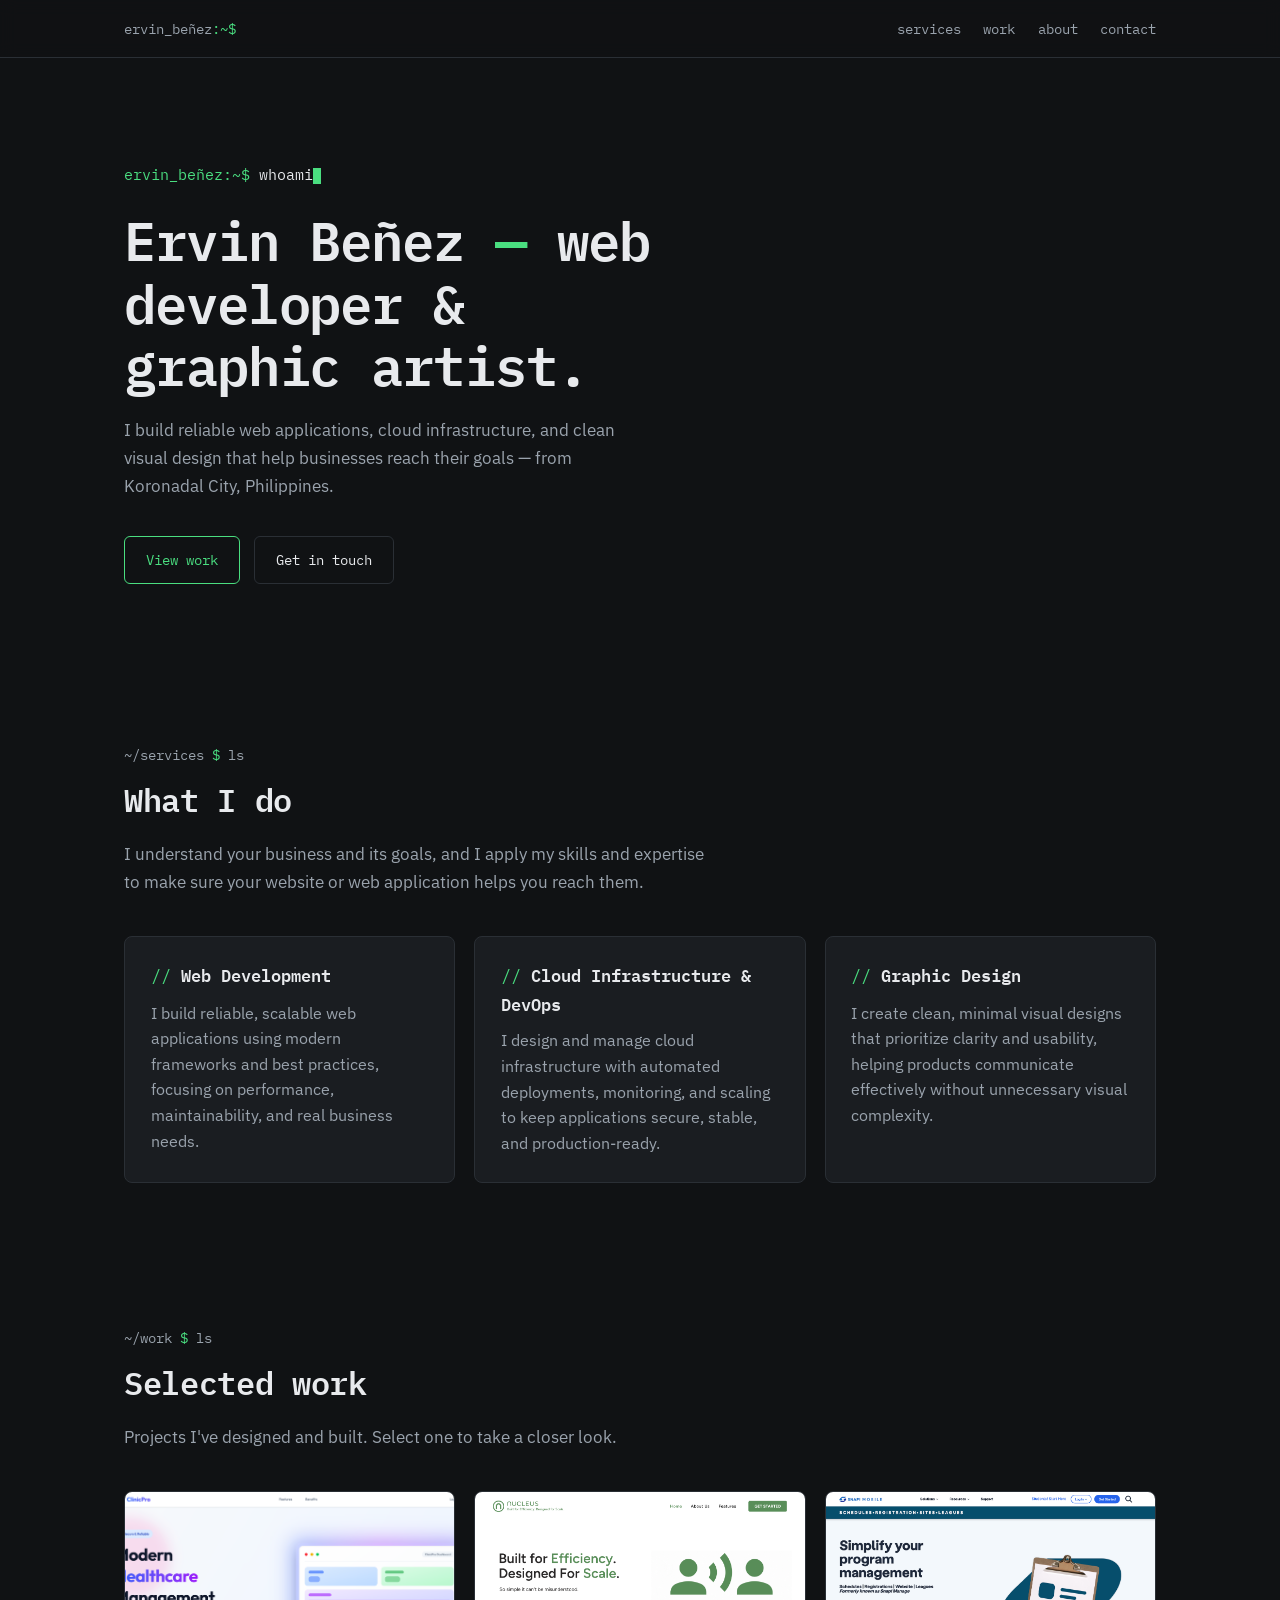
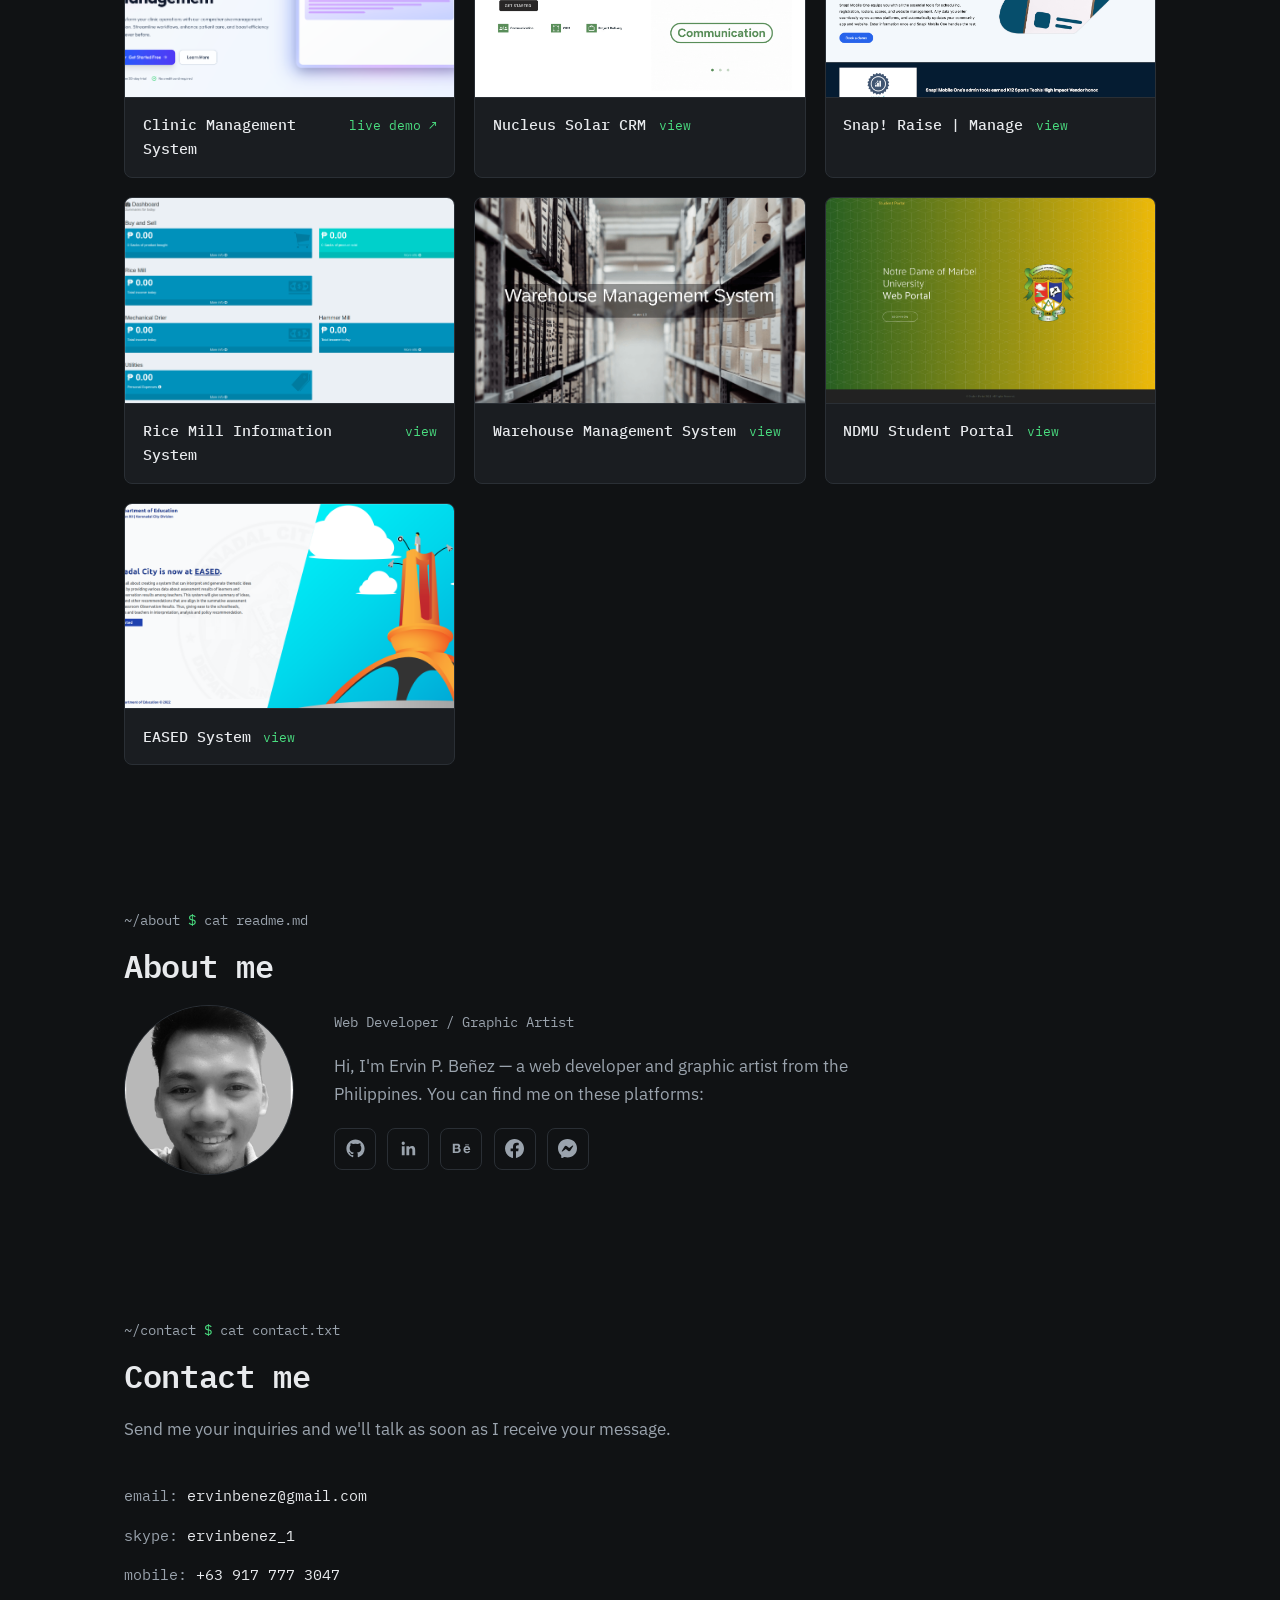
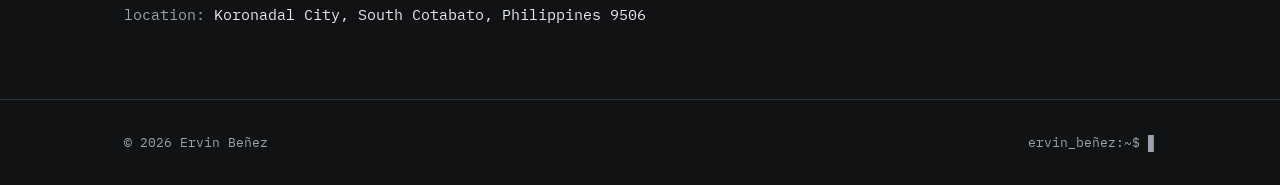
==== commit 8478fb40: "Implement code changes to enhance functionality and improve performance" ====
--- a/index.html
+++ b/index.html
@@ -8,372 +8,706 @@
 		window.dataLayer = window.dataLayer || [];
 		function gtag() { dataLayer.push(arguments); }
 		gtag('js', new Date());
-
 		gtag('config', 'UA-115878304-7');
 	</script>
 
-	<script async src="//pagead2.googlesyndication.com/pagead/js/adsbygoogle.js"></script>
-	<script>
-		(adsbygoogle = window.adsbygoogle || []).push({
-			google_ad_client: "ca-pub-2089718826743572",
-			enable_page_level_ads: true
-		});
-	</script>
-
 	<meta charset="utf-8">
-	<meta name="viewport" content="width=device-width, initial-scale=1, shrink-to-fit=no">
-	<meta name="description" content="">
-	<meta name="author" content="">
+	<meta name="viewport" content="width=device-width, initial-scale=1">
+	<meta name="description" content="Ervin Beñez — web developer and graphic artist from the Philippines. I build reliable web apps, cloud infrastructure, and clean visual design.">
+	<meta name="author" content="Ervin Beñez">
 
 	<title>Ervin Beñez | Online Portfolio</title>
 
-	<!-- Bootstrap core CSS -->
-	<link href="vendor/bootstrap/css/bootstrap.min.css" rel="stylesheet">
-
-	<!-- Custom fonts for this template -->
-	<link href="vendor/fontawesome-free/css/all.min.css" rel="stylesheet" type="text/css">
-	<link href="https://fonts.googleapis.com/css?family=Montserrat:400,700" rel="stylesheet" type="text/css">
-	<link href='https://fonts.googleapis.com/css?family=Kaushan+Script' rel='stylesheet' type='text/css'>
-	<link href='https://fonts.googleapis.com/css?family=Droid+Serif:400,700,400italic,700italic' rel='stylesheet'
-		type='text/css'>
-	<link href='https://fonts.googleapis.com/css?family=Roboto+Slab:400,100,300,700' rel='stylesheet' type='text/css'>
-
-	<!-- Custom styles for this template -->
-	<link href="css/agency.min.css" rel="stylesheet">
-
+	<link rel="preconnect" href="https://fonts.googleapis.com">
+	<link rel="preconnect" href="https://fonts.gstatic.com" crossorigin>
+	<link href="https://fonts.googleapis.com/css2?family=IBM+Plex+Mono:ital,wght@0,400;0,500;0,600;1,400&family=IBM+Plex+Sans:wght@400;500;600&display=swap" rel="stylesheet">
+
+	<style>
+		:root {
+			--ink: #101214;
+			--graphite: #1a1d21;
+			--steel: #2a2f35;
+			--fog: #9aa3ad;
+			--paper: #e8eaed;
+			--phosphor: #4ade80;
+			--mono: "IBM Plex Mono", ui-monospace, SFMono-Regular, Menlo, monospace;
+			--sans: "IBM Plex Sans", system-ui, -apple-system, "Segoe UI", sans-serif;
+			--maxw: 1080px;
+		}
+
+		* { box-sizing: border-box; }
+
+		html {
+			scroll-behavior: smooth;
+			scroll-padding-top: 5rem;
+		}
+
+		body {
+			margin: 0;
+			background: var(--ink);
+			color: var(--paper);
+			font-family: var(--sans);
+			font-size: 1.0625rem;
+			line-height: 1.65;
+			-webkit-font-smoothing: antialiased;
+		}
+
+		a { color: var(--phosphor); text-decoration: none; }
+		a:hover { text-decoration: underline; text-underline-offset: 3px; }
+
+		:focus-visible {
+			outline: 2px solid var(--phosphor);
+			outline-offset: 3px;
+			border-radius: 2px;
+		}
+
+		img { max-width: 100%; display: block; }
+
+		.wrap {
+			max-width: var(--maxw);
+			margin: 0 auto;
+			padding: 0 1.5rem;
+		}
+
+		/* ---------- Nav ---------- */
+		.site-nav {
+			position: sticky;
+			top: 0;
+			z-index: 10;
+			background: color-mix(in srgb, var(--ink) 88%, transparent);
+			backdrop-filter: blur(8px);
+			border-bottom: 1px solid var(--steel);
+		}
+
+		.site-nav .wrap {
+			display: flex;
+			align-items: center;
+			justify-content: space-between;
+			gap: 1rem;
+			padding-top: 0.9rem;
+			padding-bottom: 0.9rem;
+		}
+
+		.brand {
+			font-family: var(--mono);
+			font-size: 0.9rem;
+			color: var(--paper);
+			white-space: nowrap;
+		}
+		.brand:hover { text-decoration: none; }
+		.brand .host { color: var(--fog); }
+		.brand .sigil { color: var(--phosphor); }
+
+		.site-nav ul {
+			display: flex;
+			gap: 1.4rem;
+			margin: 0;
+			padding: 0;
+			list-style: none;
+		}
+
+		.site-nav ul a {
+			font-family: var(--mono);
+			font-size: 0.85rem;
+			color: var(--fog);
+		}
+		.site-nav ul a:hover { color: var(--paper); text-decoration: none; }
+
+		/* ---------- Hero terminal ---------- */
+		.hero {
+			padding: 6.5rem 0 5.5rem;
+		}
+
+		.term-line {
+			font-family: var(--mono);
+			font-size: 0.95rem;
+			color: var(--fog);
+			margin: 0 0 1.4rem;
+		}
+		.term-line .prompt { color: var(--phosphor); }
+		.term-line .cmd { color: var(--paper); }
+
+		.cursor {
+			display: inline-block;
+			width: 0.55em;
+			height: 1.05em;
+			background: var(--phosphor);
+			vertical-align: text-bottom;
+			animation: blink 1.1s steps(1) infinite;
+		}
+
+		@keyframes blink { 50% { opacity: 0; } }
+
+		.hero h1 {
+			font-family: var(--mono);
+			font-weight: 600;
+			font-size: clamp(2rem, 5.5vw, 3.4rem);
+			line-height: 1.15;
+			letter-spacing: -0.02em;
+			margin: 0 0 1.2rem;
+			max-width: 18ch;
+		}
+
+		.hero h1 .accent { color: var(--phosphor); }
+
+		.hero .lede {
+			max-width: 52ch;
+			color: var(--fog);
+			margin: 0 0 2.2rem;
+		}
+
+		.hero-output { opacity: 1; }
+		.hero-output.pending { opacity: 0; }
+		.hero-output.reveal {
+			animation: rise 0.6s ease-out both;
+		}
+
+		@keyframes rise {
+			from { opacity: 0; transform: translateY(10px); }
+			to { opacity: 1; transform: none; }
+		}
+
+		.btn-row { display: flex; flex-wrap: wrap; gap: 0.9rem; }
+
+		.btn {
+			font-family: var(--mono);
+			font-size: 0.9rem;
+			padding: 0.7rem 1.3rem;
+			border: 1px solid var(--steel);
+			border-radius: 6px;
+			color: var(--paper);
+			transition: border-color 0.15s ease, background 0.15s ease;
+		}
+		.btn:hover { text-decoration: none; border-color: var(--fog); }
+		.btn-primary {
+			border-color: var(--phosphor);
+			color: var(--phosphor);
+		}
+		.btn-primary:hover {
+			background: color-mix(in srgb, var(--phosphor) 12%, transparent);
+			border-color: var(--phosphor);
+		}
+
+		/* ---------- Sections ---------- */
+		section { padding: 4.5rem 0; }
+
+		.eyebrow {
+			font-family: var(--mono);
+			font-size: 0.85rem;
+			color: var(--fog);
+			margin: 0 0 0.5rem;
+		}
+		.eyebrow .prompt { color: var(--phosphor); }
+
+		section h2 {
+			font-family: var(--mono);
+			font-weight: 600;
+			font-size: clamp(1.5rem, 3vw, 2rem);
+			letter-spacing: -0.01em;
+			margin: 0 0 0.8rem;
+		}
+
+		.section-intro {
+			color: var(--fog);
+			max-width: 58ch;
+			margin: 0 0 2.5rem;
+		}
+
+		/* ---------- Services ---------- */
+		.services-grid {
+			display: grid;
+			grid-template-columns: repeat(auto-fit, minmax(min(260px, 100%), 1fr));
+			gap: 1.2rem;
+		}
+
+		.service {
+			background: var(--graphite);
+			border: 1px solid var(--steel);
+			border-radius: 8px;
+			padding: 1.6rem;
+		}
+
+		.service h3 {
+			font-family: var(--mono);
+			font-size: 1.05rem;
+			font-weight: 600;
+			margin: 0 0 0.6rem;
+		}
+
+		.service h3::before {
+			content: "// ";
+			color: var(--phosphor);
+			font-weight: 400;
+		}
+
+		.service p { color: var(--fog); margin: 0; font-size: 0.97rem; }
+
+		/* ---------- Portfolio ---------- */
+		.work-grid {
+			display: grid;
+			grid-template-columns: repeat(auto-fill, minmax(min(290px, 100%), 1fr));
+			gap: 1.2rem;
+		}
+
+		.work-card {
+			background: var(--graphite);
+			border: 1px solid var(--steel);
+			border-radius: 8px;
+			overflow: hidden;
+			padding: 0;
+			margin: 0;
+			cursor: pointer;
+			text-align: left;
+			font: inherit;
+			color: inherit;
+			display: flex;
+			flex-direction: column;
+			transition: border-color 0.15s ease, transform 0.15s ease;
+		}
+
+		.work-card:hover {
+			border-color: var(--fog);
+			transform: translateY(-2px);
+		}
+
+		.work-card .shot {
+			aspect-ratio: 16 / 10;
+			overflow: hidden;
+			border-bottom: 1px solid var(--steel);
+		}
+
+		.work-card .shot img {
+			width: 100%;
+			height: 100%;
+			object-fit: cover;
+			object-position: top;
+		}
+
+		.work-card .meta {
+			padding: 0.95rem 1.1rem;
+			display: flex;
+			align-items: baseline;
+			justify-content: space-between;
+			gap: 0.8rem;
+		}
+
+		.work-card .meta h3 {
+			font-family: var(--mono);
+			font-size: 0.92rem;
+			font-weight: 500;
+			margin: 0;
+		}
+
+		.work-card .meta .open {
+			font-family: var(--mono);
+			font-size: 0.8rem;
+			color: var(--phosphor);
+			white-space: nowrap;
+		}
+
+		/* ---------- Dialog ---------- */
+		dialog {
+			background: var(--graphite);
+			color: var(--paper);
+			border: 1px solid var(--steel);
+			border-radius: 10px;
+			padding: 0;
+			max-width: min(920px, 92vw);
+			width: 100%;
+		}
+
+		dialog::backdrop { background: rgba(6, 8, 10, 0.8); }
+
+		.dialog-head {
+			display: flex;
+			align-items: center;
+			justify-content: space-between;
+			gap: 1rem;
+			padding: 1rem 1.3rem;
+			border-bottom: 1px solid var(--steel);
+		}
+
+		.dialog-head h3 {
+			font-family: var(--mono);
+			font-size: 1rem;
+			font-weight: 600;
+			margin: 0;
+		}
+
+		.dialog-close {
+			background: none;
+			border: 1px solid var(--steel);
+			border-radius: 6px;
+			color: var(--fog);
+			font-family: var(--mono);
+			font-size: 0.85rem;
+			padding: 0.35rem 0.7rem;
+			cursor: pointer;
+		}
+		.dialog-close:hover { color: var(--paper); border-color: var(--fog); }
+
+		.dialog-body { padding: 1.3rem; }
+		.dialog-body img { border: 1px solid var(--steel); border-radius: 6px; }
+
+		.dialog-demo {
+			margin: 1.1rem 0 0;
+			font-family: var(--mono);
+			font-size: 0.9rem;
+			color: var(--fog);
+		}
+		.dialog-demo a { font-weight: 600; }
+		.dialog-demo code {
+			color: var(--paper);
+			background: var(--ink);
+			border: 1px solid var(--steel);
+			border-radius: 4px;
+			padding: 0.1rem 0.4rem;
+		}
+
+		/* ---------- About ---------- */
+		.about-row {
+			display: flex;
+			gap: 2.5rem;
+			align-items: center;
+			flex-wrap: wrap;
+		}
+
+		.about-row .portrait {
+			width: 170px;
+			height: 170px;
+			border-radius: 50%;
+			object-fit: cover;
+			border: 1px solid var(--steel);
+			flex-shrink: 0;
+		}
+
+		.about-row .bio { flex: 1; min-width: 260px; }
+
+		.about-row .bio p { color: var(--fog); margin: 0 0 1.2rem; max-width: 56ch; }
+
+		.role {
+			font-family: var(--mono);
+			font-size: 0.85rem;
+			color: var(--phosphor);
+			margin: 0 0 0.9rem;
+		}
+
+		.social {
+			display: flex;
+			gap: 0.7rem;
+			padding: 0;
+			margin: 0;
+			list-style: none;
+			flex-wrap: wrap;
+		}
+
+		.social a {
+			display: flex;
+			align-items: center;
+			justify-content: center;
+			width: 42px;
+			height: 42px;
+			border: 1px solid var(--steel);
+			border-radius: 8px;
+			color: var(--fog);
+			transition: color 0.15s ease, border-color 0.15s ease;
+		}
+
+		.social a:hover { color: var(--phosphor); border-color: var(--phosphor); }
+		.social svg { width: 19px; height: 19px; fill: currentColor; }
+
+		/* ---------- Contact ---------- */
+		.contact-list {
+			display: grid;
+			gap: 0.9rem;
+			padding: 0;
+			margin: 0;
+			list-style: none;
+			font-family: var(--mono);
+			font-size: 0.95rem;
+		}
+
+		.contact-list .key { color: var(--fog); }
+		.contact-list .key::after { content: ":"; }
+		.contact-list .val { color: var(--paper); }
+
+		/* ---------- Footer ---------- */
+		footer {
+			border-top: 1px solid var(--steel);
+			padding: 2rem 0;
+			font-family: var(--mono);
+			font-size: 0.82rem;
+			color: var(--fog);
+		}
+
+		footer .wrap { display: flex; justify-content: space-between; flex-wrap: wrap; gap: 0.5rem; }
+
+		/* ---------- Responsive ---------- */
+		@media (max-width: 560px) {
+			.site-nav ul { gap: 0.9rem; }
+			.hero { padding: 4.5rem 0 4rem; }
+			section { padding: 3.2rem 0; }
+		}
+
+		@media (prefers-reduced-motion: reduce) {
+			html { scroll-behavior: auto; }
+			.cursor { animation: none; }
+			.hero-output.reveal { animation: none; }
+			.work-card, .work-card:hover { transform: none; }
+		}
+	</style>
 </head>
 
-<body id="page-top">
-
-	<!-- Navigation -->
-	<nav class="navbar navbar-expand-lg navbar-dark fixed-top" id="mainNav">
-		<div class="container">
-			<a class="navbar-brand js-scroll-trigger" href="#page-top">Hi! I'm Ervin</a>
-			<button class="navbar-toggler navbar-toggler-right" type="button" data-toggle="collapse"
-				data-target="#navbarResponsive" aria-controls="navbarResponsive" aria-expanded="false"
-				aria-label="Toggle navigation">
-				Menu
-				<i class="fas fa-bars"></i>
-			</button>
-			<div class="collapse navbar-collapse" id="navbarResponsive">
-				<ul class="navbar-nav text-uppercase ml-auto">
-					<li class="nav-item">
-						<a class="nav-link js-scroll-trigger" href="#services">Services</a>
-					</li>
-					<li class="nav-item">
-						<a class="nav-link js-scroll-trigger" href="#portfolio">Portfolio</a>
-					</li>
-					<li class="nav-item">
-						<a class="nav-link js-scroll-trigger" href="#team">About</a>
-					</li>
-					<li class="nav-item">
-						<a class="nav-link js-scroll-trigger" href="#contact">Contact</a>
-					</li>
-				</ul>
-			</div>
+<body id="top">
+
+	<nav class="site-nav" aria-label="Main">
+		<div class="wrap">
+			<a class="brand" href="#top"><span class="host">ervin_beñez</span><span class="sigil">:~$</span></a>
+			<ul>
+				<li><a href="#services">services</a></li>
+				<li><a href="#work">work</a></li>
+				<li><a href="#about">about</a></li>
+				<li><a href="#contact">contact</a></li>
+			</ul>
 		</div>
 	</nav>
 
-	<!-- Header -->
-	<header class="masthead">
-		<div class="container">
-			<div class="intro-text">
-				<div class="intro-lead-in">Welcome!</div>
-				<div class="intro-heading text-uppercase">It's Nice To Meet You</div>
-				<a class="btn btn-primary btn-xl text-uppercase js-scroll-trigger" href="#services">More About Me...</a>
+	<header class="hero">
+		<div class="wrap">
+			<p class="term-line"><span class="prompt">ervin_beñez:~$</span> <span class="cmd" id="typedCmd">whoami</span><span class="cursor" aria-hidden="true"></span></p>
+			<div class="hero-output" id="heroOutput">
+				<h1>Ervin Beñez <span class="accent">—</span> web developer &amp; graphic artist.</h1>
+				<p class="lede">I build reliable web applications, cloud infrastructure, and clean visual design that help businesses reach their goals — from Koronadal City, Philippines.</p>
+				<div class="btn-row">
+					<a class="btn btn-primary" href="#work">View work</a>
+					<a class="btn" href="#contact">Get in touch</a>
+				</div>
 			</div>
 		</div>
 	</header>
 
-	<!-- Services -->
-	<section id="services">
-		<div class="container">
-			<div class="row">
-				<div class="col-lg-12 text-center">
-					<h2 class="section-heading text-uppercase">Services</h2>
-					<h3 class="section-subheading text-muted">I understand your business and its goals and I implement
-						my skills and expertise to ensure that your website or web application can help you reach those
-						goals.</h3>
-				</div>
-			</div>
-			<div class="row text-center">
-				<div class="col-md-4">
-					<span class="fa-stack fa-4x">
-						<i class="fas fa-circle fa-stack-2x text-primary"></i>
-						<i class="fas fa-code fa-stack-1x fa-inverse"></i>
-					</span>
-					<h4 class="service-heading">Web Development</h4>
-					<p class="text-muted">I build reliable, scalable web applications using modern frameworks and best
-						practices, focusing on performance, maintainability, and real business needs.</p>
-				</div>
-				<div class="col-md-4">
-					<span class="fa-stack fa-4x">
-						<i class="fas fa-circle fa-stack-2x text-primary"></i>
-						<i class="fas fa-cloud fa-stack-1x fa-inverse"></i>
-					</span>
-					<h4 class="service-heading">Cloud Infrastructure & DevOps</h4>
-					<p class="text-muted">I design and manage cloud infrastructure with automated deployments,
-						monitoring, and scaling to keep applications secure, stable, and production-ready.</p>
-				</div>
-				<div class="col-md-4">
-					<span class="fa-stack fa-4x">
-						<i class="fas fa-circle fa-stack-2x text-primary"></i>
-						<i class="fas fa-paint-brush fa-stack-1x fa-inverse"></i>
-					</span>
-					<h4 class="service-heading">Graphic Design</h4>
-					<p class="text-muted">I create clean, minimal visual designs that prioritize clarity and usability,
-						helping products communicate effectively without unnecessary visual complexity.</p>
-				</div>
-			</div>
-		</div>
-	</section>
-
-	<section class="page-section bg-light" id="portfolio">
-		<div class="container">
-			<div class="text-center">
-				<h2 class="section-heading text-uppercase">Portfolio</h2>
-				<h3 class="section-subheading text-muted">Projects Done</h3>
-			</div>
-			<div class="row">
-				<div class="col-lg-4 col-sm-6 mb-4">
-					<div class="portfolio-item">
-						<a class="portfolio-link" data-toggle="modal" data-target="#portfolioModal"
-							data-img-src="img/portfolio/clinic_pro.png" data-title="Clinic Management System (Demo App)"
-							data-demo-link="https://cms-react-main.laravel.cloud/" data-username="admin@email.com"
-							data-password="password">
-							<img class="img-fluid" src="img/portfolio/clinic_pro.png" alt="RMIS" />
-						</a>
-						<div class="portfolio-caption">
-							<div class="portfolio-caption-heading">Clinic Management System (Demo App)</div>
-							<!-- <div class="portfolio-caption-subheading text-muted">Click for demo</div> -->
-						</div>
+	<main>
+		<!-- Services -->
+		<section id="services">
+			<div class="wrap">
+				<p class="eyebrow">~/services <span class="prompt">$</span> ls</p>
+				<h2>What I do</h2>
+				<p class="section-intro">I understand your business and its goals, and I apply my skills and expertise to make sure your website or web application helps you reach them.</p>
+				<div class="services-grid">
+					<div class="service">
+						<h3>Web Development</h3>
+						<p>I build reliable, scalable web applications using modern frameworks and best practices, focusing on performance, maintainability, and real business needs.</p>
 					</div>
-				</div>
-				<div class="col-lg-4 col-sm-6 mb-4">
-					<div class="portfolio-item">
-						<a class="portfolio-link" data-toggle="modal" data-target="#portfolioModal"
-							data-img-src="img/portfolio/rmis.jpg" data-title="Rice Mill Information System">
-							<img class="img-fluid" src="img/portfolio/rmis.jpg" alt="RMIS" />
-						</a>
-						<div class="portfolio-caption">
-							<div class="portfolio-caption-heading">Rice Mill Information System</div>
-							<!-- <div class="portfolio-caption-subheading text-muted">Click for demo</div> -->
-						</div>
+					<div class="service">
+						<h3>Cloud Infrastructure &amp; DevOps</h3>
+						<p>I design and manage cloud infrastructure with automated deployments, monitoring, and scaling to keep applications secure, stable, and production-ready.</p>
 					</div>
-				</div>
-				<div class="col-lg-4 col-sm-6 mb-4">
-					<div class="portfolio-item">
-						<a class="portfolio-link" data-toggle="modal" data-target="#portfolioModal"
-							data-img-src="img/portfolio/wms.png" data-title="Warehouse Management System">
-							<img class="img-fluid" src="img/portfolio/wms.png" alt="WMS" />
-						</a>
-						<div class="portfolio-caption">
-							<div class="portfolio-caption-heading">Warehouse Management System</div>
-							<!-- <div class="portfolio-caption-subheading text-muted">Click for demo</div> -->
-						</div>
-					</div>
-				</div>
-				<div class="col-lg-4 col-sm-6 mb-4">
-					<div class="portfolio-item">
-						<a class="portfolio-link" data-toggle="modal" data-target="#portfolioModal"
-							data-img-src="img/portfolio/sp.png" data-title="NDMU Student Portal">
-							<img class="img-fluid" src="img/portfolio/sp.png" alt="SP" />
-						</a>
-						<div class="portfolio-caption">
-							<div class="portfolio-caption-heading">NDMU Student Portal</div>
-							<!-- <div class="portfolio-caption-subheading text-muted">Demo not available</div> -->
-						</div>
-					</div>
-				</div>
-				<div class="col-lg-4 col-sm-6 mb-4">
-					<div class="portfolio-item">
-						<a class="portfolio-link" data-toggle="modal" data-target="#portfolioModal"
-							data-img-src="img/portfolio/eased.png" data-title="EASED System">
-							<img class="img-fluid" src="img/portfolio/eased.png" alt="SP" />
-						</a>
-						<div class="portfolio-caption">
-							<div class="portfolio-caption-heading">EASED System</div>
-							<!-- <div class="portfolio-caption-subheading text-muted">Click image to view project</div> -->
-						</div>
-					</div>
-				</div>
-				<div class="col-lg-4 col-sm-6 mb-4">
-					<div class="portfolio-item">
-						<a class="portfolio-link" data-toggle="modal" data-target="#portfolioModal"
-							data-img-src="img/portfolio/snap-raise-manage.png" data-title="Snap! Raise | Manage">
-							<img class="img-fluid" src="img/portfolio/snap-raise-manage.png" alt="SP" />
-						</a>
-						<div class="portfolio-caption">
-							<div class="portfolio-caption-heading">Snap! Raise | Manage</div>
-							<!-- <div class="portfolio-caption-subheading text-muted">Click image to view project</div> -->
-						</div>
-					</div>
-				</div>
-				<div class="col-lg-4 col-sm-6 mb-4">
-					<div class="portfolio-item">
-						<a class="portfolio-link" data-toggle="modal" data-target="#portfolioModal"
-							data-img-src="img/portfolio/nucleus-solar-home.png" data-title="Nucleus Solar CRM">
-							<img class="img-fluid" src="img/portfolio/nucleus-solar-home.png" alt="SP" />
-						</a>
-						<div class="portfolio-caption">
-							<div class="portfolio-caption-heading">Nucleus Solar CRM</div>
-							<!-- <div class="portfolio-caption-subheading text-muted">Click image to view project</div> -->
-						</div>
+					<div class="service">
+						<h3>Graphic Design</h3>
+						<p>I create clean, minimal visual designs that prioritize clarity and usability, helping products communicate effectively without unnecessary visual complexity.</p>
 					</div>
 				</div>
 			</div>
-		</div>
-	</section>
-
-	<!-- Portfolio Modal -->
-	<div class="modal fade" id="portfolioModal" tabindex="-1" role="dialog" aria-hidden="true">
-		<div class="modal-dialog modal-lg" role="document">
-			<div class="modal-content">
-				<div class="modal-header">
-					<h5 class="modal-title" id="portfolioModalTitle"></h5>
-					<button type="button" class="close" data-dismiss="modal" aria-label="Close">
-						<span aria-hidden="true">&times;</span>
+		</section>
+
+		<!-- Portfolio -->
+		<section id="work">
+			<div class="wrap">
+				<p class="eyebrow">~/work <span class="prompt">$</span> ls</p>
+				<h2>Selected work</h2>
+				<p class="section-intro">Projects I've designed and built. Select one to take a closer look.</p>
+				<div class="work-grid">
+					<button class="work-card" type="button"
+						data-img="img/portfolio/clinic_pro.png"
+						data-title="Clinic Management System (Demo App)"
+						data-demo="https://cms-react-main.laravel.cloud/"
+						data-username="admin@email.com"
+						data-password="password">
+						<span class="shot"><img src="img/portfolio/clinic_pro.png" alt="Clinic Management System screenshot" loading="lazy"></span>
+						<span class="meta"><h3>Clinic Management System</h3><span class="open">live demo ↗</span></span>
+					</button>
+					<button class="work-card" type="button"
+						data-img="img/portfolio/nucleus-solar-home.png"
+						data-title="Nucleus Solar CRM">
+						<span class="shot"><img src="img/portfolio/nucleus-solar-home.png" alt="Nucleus Solar CRM screenshot" loading="lazy"></span>
+						<span class="meta"><h3>Nucleus Solar CRM</h3><span class="open">view</span></span>
+					</button>
+					<button class="work-card" type="button"
+						data-img="img/portfolio/snap-raise-manage.png"
+						data-title="Snap! Raise | Manage">
+						<span class="shot"><img src="img/portfolio/snap-raise-manage.png" alt="Snap! Raise Manage screenshot" loading="lazy"></span>
+						<span class="meta"><h3>Snap! Raise | Manage</h3><span class="open">view</span></span>
+					</button>
+					<button class="work-card" type="button"
+						data-img="img/portfolio/rmis.jpg"
+						data-title="Rice Mill Information System">
+						<span class="shot"><img src="img/portfolio/rmis.jpg" alt="Rice Mill Information System screenshot" loading="lazy"></span>
+						<span class="meta"><h3>Rice Mill Information System</h3><span class="open">view</span></span>
+					</button>
+					<button class="work-card" type="button"
+						data-img="img/portfolio/wms.png"
+						data-title="Warehouse Management System">
+						<span class="shot"><img src="img/portfolio/wms.png" alt="Warehouse Management System screenshot" loading="lazy"></span>
+						<span class="meta"><h3>Warehouse Management System</h3><span class="open">view</span></span>
+					</button>
+					<button class="work-card" type="button"
+						data-img="img/portfolio/sp.png"
+						data-title="NDMU Student Portal">
+						<span class="shot"><img src="img/portfolio/sp.png" alt="NDMU Student Portal screenshot" loading="lazy"></span>
+						<span class="meta"><h3>NDMU Student Portal</h3><span class="open">view</span></span>
+					</button>
+					<button class="work-card" type="button"
+						data-img="img/portfolio/eased.png"
+						data-title="EASED System">
+						<span class="shot"><img src="img/portfolio/eased.png" alt="EASED System screenshot" loading="lazy"></span>
+						<span class="meta"><h3>EASED System</h3><span class="open">view</span></span>
 					</button>
 				</div>
-				<div class="modal-body text-center">
-					<img class="img-fluid" id="portfolioModalImage" src="" alt="" />
-					<p class="mt-3" id="portfolioModalLink"></p>
-				</div>
 			</div>
-		</div>
-	</div>
-
-	<!-- Team -->
-	<section class="" style="background-color: #ddd;" id="team">
-		<div class="container">
-			<div class="row">
-				<div class="col-lg-12 text-center">
-					<h2 class="section-heading text-uppercase">About Me</h2>
-					<h3 class="section-subheading text-muted">Check me on some platforms</h3>
-				</div>
-			</div>
-			<div class="row">
-				<div class="col-sm-12">
-					<div class="team-member">
-						<img class="mx-auto img-fluid rounded-circle" src="img/ervin.jpg" alt=""
-							style="max-width: 100%;">
-						<h4>Ervin Beñez</h4>
-						<p class="text-muted">Web Developer/Graphic Artist</p>
-						<ul class="list-inline social-buttons">
-							<li class="list-inline-item">
-								<a href="https://github.com/thegreyhatt" target="_blank">
-									<i class="fab fa-github"></i>
-								</a>
-							</li>
-							<li class="list-inline-item">
-								<a href="https://www.facebook.com/ervin.benez" target="_blank">
-									<i class="fab fa-facebook-f"></i>
-								</a>
-							</li>
-							<li class="list-inline-item">
-								<a href="https://www.linkedin.com/in/ervin-be%C3%B1ez-b2394410a" target="_blank">
-									<i class="fab fa-linkedin-in"></i>
-								</a>
-							</li>
-							<li class="list-inline-item">
-								<a href="https://www.behance.net/ervin_benez" target="_blank">
-									<i class="fab fa-behance"></i>
-								</a>
-							</li>
-							<li class="list-inline-item">
-								<a href="https://m.me/ervinbenez" target="_blank">
-									<i class="fab fa-facebook-messenger"></i>
-								</a>
-							</li>
+		</section>
+
+		<!-- About -->
+		<section id="about">
+			<div class="wrap">
+				<p class="eyebrow">~/about <span class="prompt">$</span> cat readme.md</p>
+				<h2>About me</h2>
+				<div class="about-row">
+					<img class="portrait" src="img/ervin.jpg" alt="Portrait of Ervin Beñez" loading="lazy">
+					<div class="bio">
+						<p class="role">Web Developer / Graphic Artist</p>
+						<p>Hi, I'm Ervin P. Beñez — a web developer and graphic artist from the Philippines. You can find me on these platforms:</p>
+						<ul class="social">
+							<li><a href="https://github.com/ervinbenez" target="_blank" rel="noopener" aria-label="GitHub">
+								<svg viewBox="0 0 24 24" aria-hidden="true"><path d="M12 .5C5.65.5.5 5.65.5 12c0 5.08 3.29 9.39 7.86 10.91.58.11.79-.25.79-.55 0-.27-.01-1.17-.02-2.12-3.2.7-3.87-1.36-3.87-1.36-.52-1.33-1.28-1.68-1.28-1.68-1.04-.71.08-.7.08-.7 1.15.08 1.76 1.19 1.76 1.19 1.03 1.75 2.69 1.25 3.34.95.1-.74.4-1.25.72-1.54-2.55-.29-5.24-1.28-5.24-5.68 0-1.26.45-2.28 1.19-3.09-.12-.29-.52-1.46.11-3.05 0 0 .97-.31 3.17 1.18a11.04 11.04 0 0 1 5.78 0c2.2-1.49 3.17-1.18 3.17-1.18.63 1.59.23 2.76.11 3.05.74.81 1.19 1.83 1.19 3.09 0 4.41-2.69 5.38-5.25 5.67.41.35.77 1.05.77 2.12 0 1.53-.01 2.76-.01 3.14 0 .3.2.66.8.55A11.51 11.51 0 0 0 23.5 12C23.5 5.65 18.35.5 12 .5z"/></svg>
+							</a></li>
+							<li><a href="https://www.linkedin.com/in/ervin-be%C3%B1ez-b2394410a" target="_blank" rel="noopener" aria-label="LinkedIn">
+								<svg viewBox="0 0 24 24" aria-hidden="true"><path d="M20.45 20.45h-3.55v-5.57c0-1.33-.03-3.04-1.85-3.04-1.85 0-2.14 1.45-2.14 2.94v5.67H9.36V9h3.41v1.56h.05c.47-.9 1.63-1.85 3.36-1.85 3.6 0 4.27 2.37 4.27 5.45v6.29zM5.34 7.43a2.06 2.06 0 1 1 0-4.12 2.06 2.06 0 0 1 0 4.12zM7.12 20.45H3.55V9h3.57v11.45z"/></svg>
+							</a></li>
+							<li><a href="https://www.behance.net/ervin_benez" target="_blank" rel="noopener" aria-label="Behance">
+								<svg viewBox="0 0 24 24" aria-hidden="true"><path d="M9.13 11.22c.7-.34 1.23-1.06 1.23-2.23 0-2.33-1.74-2.9-3.74-2.9H1v11.7h5.82c2.19 0 4.25-1.05 4.25-3.5 0-1.51-.72-2.63-1.94-3.07zM3.57 8.19h2.48c.95 0 1.81.27 1.81 1.38 0 1.02-.67 1.43-1.62 1.43H3.57V8.19zm2.82 7.51H3.57v-3.3h2.87c1.16 0 1.9.48 1.9 1.71 0 1.21-.88 1.59-1.95 1.59zM21.44 8.05h-4.9V6.86h4.9v1.19zM23 13.58c0-2.51-1.47-4.6-4.12-4.6-2.58 0-4.33 1.94-4.33 4.48 0 2.64 1.66 4.44 4.33 4.44 2.02 0 3.33-.91 3.96-2.84h-2.07c-.22.73-.95 1.11-1.82 1.11-1.35 0-2.06-.79-2.06-2.13H23v-.46zm-6.1-1.02c.07-1.1.81-1.78 1.91-1.78 1.16 0 1.74.68 1.84 1.78h-3.75z"/></svg>
+							</a></li>
+							<li><a href="https://www.facebook.com/ervin.benez" target="_blank" rel="noopener" aria-label="Facebook">
+								<svg viewBox="0 0 24 24" aria-hidden="true"><path d="M24 12.07C24 5.4 18.63 0 12 0S0 5.4 0 12.07C0 18.1 4.39 23.09 10.13 24v-8.44H7.08v-3.49h3.05V9.41c0-3.02 1.79-4.7 4.53-4.7 1.31 0 2.68.24 2.68.24v2.97h-1.51c-1.49 0-1.96.93-1.96 1.89v2.26h3.33l-.53 3.49h-2.8V24C19.61 23.09 24 18.1 24 12.07z"/></svg>
+							</a></li>
+							<li><a href="https://m.me/ervinbenez" target="_blank" rel="noopener" aria-label="Messenger">
+								<svg viewBox="0 0 24 24" aria-hidden="true"><path d="M12 0C5.24 0 0 4.95 0 11.64c0 3.5 1.43 6.52 3.77 8.61.2.17.31.43.32.7l.07 2.14a.96.96 0 0 0 1.35.85l2.38-1.05c.2-.09.43-.11.64-.05 1.1.3 2.26.46 3.47.46 6.76 0 12-4.95 12-11.66C24 4.95 18.76 0 12 0zm7.21 8.97l-3.53 5.6a1.8 1.8 0 0 1-2.6.48l-2.8-2.1a.72.72 0 0 0-.87 0l-3.79 2.87c-.5.38-1.16-.22-.83-.75l3.53-5.6a1.8 1.8 0 0 1 2.6-.48l2.8 2.1c.26.2.61.2.87 0l3.79-2.87c.5-.38 1.16.22.83.75z"/></svg>
+							</a></li>
 						</ul>
 					</div>
 				</div>
 			</div>
-			<div class="row">
-				<div class="col-lg-8 mx-auto text-center">
-					<p class="large text-muted">Hi!, I'm Ervin P. Beñez. I'm a web developer and a graphic artist from
-						the Philippines.</p>
-				</div>
+		</section>
+
+		<!-- Contact -->
+		<section id="contact">
+			<div class="wrap">
+				<p class="eyebrow">~/contact <span class="prompt">$</span> cat contact.txt</p>
+				<h2>Contact me</h2>
+				<p class="section-intro">Send me your inquiries and we'll talk as soon as I receive your message.</p>
+				<ul class="contact-list">
+					<li><span class="key">email</span> <a class="val" href="mailto:ervinbenez@gmail.com">ervinbenez@gmail.com</a></li>
+					<li><span class="key">skype</span> <span class="val">ervinbenez_1</span></li>
+					<li><span class="key">mobile</span> <a class="val" href="tel:+639177773047">+63 917 777 3047</a></li>
+					<li><span class="key">location</span> <span class="val">Koronadal City, South Cotabato, Philippines 9506</span></li>
+				</ul>
 			</div>
+		</section>
+	</main>
+
+	<!-- Portfolio dialog -->
+	<dialog id="workDialog" aria-labelledby="workDialogTitle">
+		<div class="dialog-head">
+			<h3 id="workDialogTitle"></h3>
+			<button class="dialog-close" type="button" id="workDialogClose">esc</button>
 		</div>
-	</section>
-
-	<!-- Contact -->
-	<section id="contact">
-		<div class="container">
-			<div class="row">
-				<div class="col-lg-12 text-center">
-					<h2 class="section-heading text-uppercase">Contact Me</h2>
-					<h3 class="section-subheading text-muted">Send me your inquiries and we will talk as soon as I
-						receive your message.</h3>
-				</div>
-			</div>
-			<div class="row">
-				<div class="col-md-8">
-					<h5 class="text-primary"> <i class="fa fa-envelope"></i> <i
-							class="text-warning">ervinbenez@gmail.com</i> </h5>
-					<h5 class="text-primary"> <i class="fab fa-skype"></i> <span
-							class="text-warning">ervinbenez_1</span> </h5>
-					<h5 class="text-primary"> <i class="fa fa-mobile"></i> <i class="text-warning">+63917 777 3047</i>
-					</h5>
-					<h5 class="text-primary"> <i class="fa fa-map-marker-alt"></i> <i class="text-warning"> Koronadal
-							City, South Cotabato, Philippines 9506 </i> </h5>
-				</div>
-			</div>
+		<div class="dialog-body">
+			<img id="workDialogImage" src="" alt="">
+			<p class="dialog-demo" id="workDialogDemo" hidden></p>
 		</div>
-	</section>
-
-	<!-- Footer -->
+	</dialog>
+
 	<footer>
-		<div class="container">
-			<div class="row">
-				<div class="col-md-4">
-				</div>
-				<div class="col-md-4">
-					<span class="copyright">Copyright &copy; 2021 </span>
-				</div>
-				<div class="col-md-4">
-				</div>
-			</div>
+		<div class="wrap">
+			<span>&copy; 2026 Ervin Beñez</span>
+			<span>ervin_beñez:~$ <span aria-hidden="true">▊</span></span>
 		</div>
 	</footer>
 
-	<!-- Bootstrap core JavaScript -->
-	<script src="vendor/jquery/jquery.min.js"></script>
-	<script src="vendor/bootstrap/js/bootstrap.bundle.min.js"></script>
-
-	<!-- Plugin JavaScript -->
-	<script src="vendor/jquery-easing/jquery.easing.min.js"></script>
-
-	<!-- Contact form JavaScript -->
-	<script src="js/jqBootstrapValidation.js"></script>
-	<script src="js/contact_me.js"></script>
-
-	<!-- Custom scripts for this template -->
-	<script src="js/agency.min.js"></script>
-
-	<!-- Portfolio Modal Script -->
 	<script>
-		$(document).ready(function () {
-			$('.portfolio-link').on('click', function () {
-				var imgSrc = $(this).data('img-src');
-				var title = $(this).data('title');
-				var demoLink = $(this).data('demo-link');
-				var username = $(this).data('username');
-				var password = $(this).data('password');
-
-				$('#portfolioModalTitle').text(title);
-				$('#portfolioModalImage').attr('src', imgSrc).attr('alt', title);
-
-				if (demoLink) {
-					$('#portfolioModalLink').html('<a href="' + demoLink + '" target="_blank">View Live Demo</a> <p>Credentials <br/> username: ' + username + ' <br/> password: ' + password + '</p>');
+		// Hero typing sequence
+		(function () {
+			var reduced = window.matchMedia('(prefers-reduced-motion: reduce)').matches;
+			var cmdEl = document.getElementById('typedCmd');
+			var output = document.getElementById('heroOutput');
+			if (reduced) return;
+
+			var cmd = cmdEl.textContent;
+			cmdEl.textContent = '';
+			output.classList.add('pending');
+
+			var i = 0;
+			(function type() {
+				if (i < cmd.length) {
+					cmdEl.textContent += cmd.charAt(i++);
+					setTimeout(type, 90);
 				} else {
-					$('#portfolioModalLink').html('');
+					setTimeout(function () {
+						output.classList.remove('pending');
+						output.classList.add('reveal');
+					}, 350);
 				}
+			})();
+		})();
+
+		// Portfolio dialog
+		(function () {
+			var dialog = document.getElementById('workDialog');
+			var title = document.getElementById('workDialogTitle');
+			var image = document.getElementById('workDialogImage');
+			var demo = document.getElementById('workDialogDemo');
+
+			document.querySelectorAll('.work-card').forEach(function (card) {
+				card.addEventListener('click', function () {
+					title.textContent = card.dataset.title;
+					image.src = card.dataset.img;
+					image.alt = card.dataset.title + ' screenshot';
+
+					if (card.dataset.demo) {
+						var link = document.createElement('a');
+						link.href = card.dataset.demo;
+						link.target = '_blank';
+						link.rel = 'noopener';
+						link.textContent = 'View live demo ↗';
+						demo.textContent = '';
+						demo.appendChild(link);
+						demo.appendChild(document.createElement('br'));
+						demo.appendChild(document.createTextNode('username: '));
+						var u = document.createElement('code');
+						u.textContent = card.dataset.username;
+						demo.appendChild(u);
+						demo.appendChild(document.createTextNode(' password: '));
+						var p = document.createElement('code');
+						p.textContent = card.dataset.password;
+						demo.appendChild(p);
+						demo.hidden = false;
+					} else {
+						demo.hidden = true;
+					}
+					dialog.showModal();
+				});
 			});
-		});
+
+			document.getElementById('workDialogClose').addEventListener('click', function () {
+				dialog.close();
+			});
+
+			// Close when clicking the backdrop
+			dialog.addEventListener('click', function (e) {
+				if (e.target === dialog) dialog.close();
+			});
+		})();
 	</script>
 
 </body>
 
-</html>+</html>
